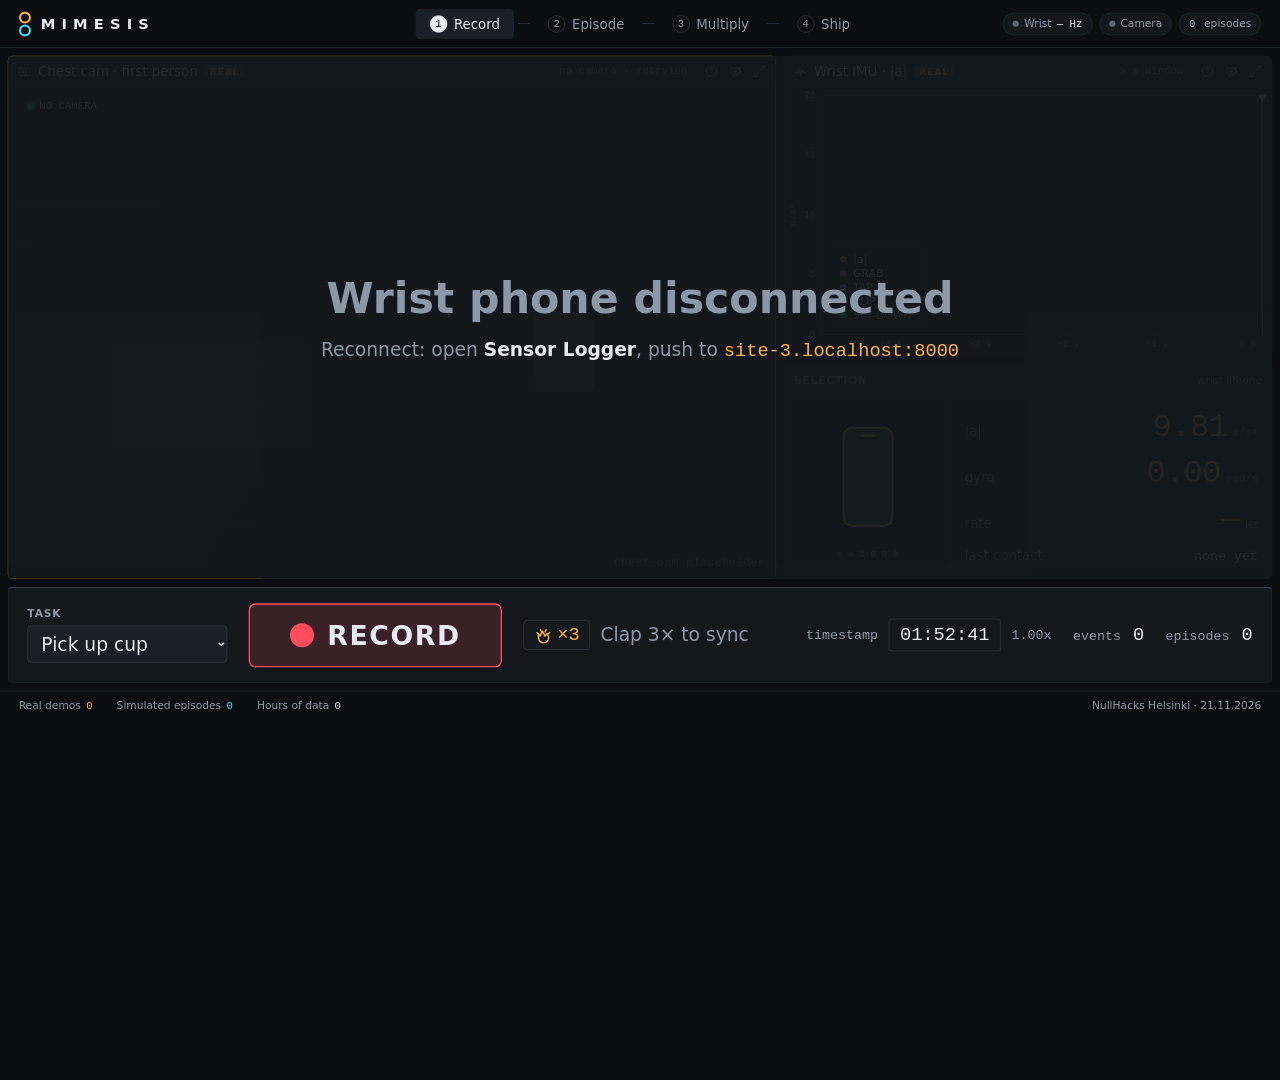
==== web/index.html @ ce4995bf "Sim-to-real: context features, matched sim labels, rate threshold; Ship hero = sim+real on held-out " ====
<!doctype html>
<html lang="en">
<head>
<meta charset="utf-8">
<title>MIMESIS</title>
<link rel="icon" href="data:,">
<meta name="viewport" content="width=1920">
<link rel="stylesheet" href="tokens.css">
<style>
  /* Shell: top bar + tabs from Rerun viewer top bar (see LAHTEET.md), scaled for projector. */
  *{box-sizing:border-box;margin:0;padding:0}
  html{overflow:hidden;background:var(--bg)} body{width:1920px;height:1080px;overflow:hidden;background:var(--bg);color:var(--text);font-family:var(--font-ui);-webkit-font-smoothing:antialiased}
  .mono{font-family:var(--font-mono);font-variant-numeric:tabular-nums}

  #topbar{position:absolute;left:0;top:0;width:1920px;height:var(--topbar-h);display:flex;align-items:center;
    padding:0 28px;background:var(--bg);border-bottom:1px solid var(--line)}
  #wordmark{display:flex;align-items:center;gap:14px;font-weight:600;font-size:22px;letter-spacing:var(--tracking-wordmark)}
  #wordmark svg{width:19px;height:38px}
  #tabs{position:absolute;left:50%;transform:translateX(-50%);display:flex;gap:6px;height:44px}
  #tabs a{display:flex;align-items:center;gap:10px;padding:0 20px;border-radius:var(--r-md);color:var(--text-muted);
    text-decoration:none;font-size:var(--fs-md);font-weight:500;border:1px solid transparent;transition:background var(--t-fast),color var(--t-fast)}
  #tabs a .n{font-family:var(--font-mono);font-size:var(--fs-sm);width:26px;height:26px;border-radius:50%;display:grid;place-items:center;border:1px solid var(--line-strong)}
  #tabs a.on{color:var(--text);background:var(--surface-2);border-color:var(--line)}
  #tabs a.on .n{background:var(--text);color:var(--bg);border-color:var(--text)}
  #tabs a.done .n{border-color:var(--ok);color:var(--ok)}
  #tabs .sep{align-self:center;width:18px;height:1px;background:var(--line-strong)}
  #status{margin-left:auto;display:flex;gap:10px}
  .pill{display:inline-flex;align-items:center;gap:8px;height:34px;padding:0 14px;border-radius:999px;border:1px solid var(--line);
    background:var(--surface);font-size:var(--fs-sm);color:var(--text-muted)}
  .pill b{color:var(--text);font-weight:500}
  .pill .dot{width:9px;height:9px;border-radius:50%;background:var(--text-dim)}
  .pill.live .dot{background:var(--ok);box-shadow:0 0 0 4px var(--ok-soft)}
  .pill.rec{border-color:var(--slip);color:var(--slip)} .pill.rec .dot{background:var(--slip);animation:pulse 1s infinite}
  .pill.off .dot{background:var(--text-dim)}
  @keyframes pulse{50%{opacity:.25}}

  main{position:absolute;left:0;top:var(--topbar-h);width:1920px;height:var(--main-h)}
  .screen{position:absolute;inset:0;display:none}
  .screen.on{display:block}

  #ticker{position:absolute;left:0;bottom:0;width:1920px;height:var(--ticker-h);display:flex;align-items:center;gap:36px;
    padding:0 28px;border-top:1px solid var(--line);background:var(--bg);font-size:var(--fs-sm);color:var(--text-muted)}
  #ticker b{font-family:var(--font-mono);font-weight:500;color:var(--text);margin-left:8px}
  #ticker .r b{color:var(--real)} #ticker .s b{color:var(--sim)}
  #ticker .right{margin-left:auto;color:var(--text-muted)}
</style>
<script>
/* ---------- M: tiny event bus. Screens subscribe; the data source emits. ----------
   Frontend dev: replace the DEMO block with the WebSocket / polling source, keep the event names.
   Events:
     'status'  {wrist:bool, hz:number, camera:bool, episodes:number}
     'imu'     {t:sec, ax,ay,az, gx,gy,gz, a:|a| m/s2, g:|gyro| rad/s, q:[w,x,y,z]}   (100 Hz)
     'contact' {t:sec, kind:'GRAB'|'TAP'|'SLIP'|'SET-DOWN'}
     'hand'    {joints:[[x,y],...21] normalized 0..1}
     'rec'     {on:bool, t0:sec}
*/
window.M = (() => {
  const h = {};
  return {
    on(e, f) { (h[e] = h[e] || []).push(f); },
    emit(e, d) { (h[e] || []).forEach(f => f(d)); },
    api: '' /* e.g. 'http://localhost:8000' */
  };
})();

</script>
</head>
<body>
<header id="topbar">
  <div id="wordmark">
    <!-- mark: amber ring (real) over cyan ring (sim), same as deck -->
    <svg viewBox="0 0 24 49" aria-hidden="true" fill="none" stroke-width="4"><circle cx="12" cy="12" r="9.5" stroke="#FFB547"/><circle cx="12" cy="37" r="9.5" stroke="#3EE6FF"/></svg>
    MIMESIS
  </div>
  <nav id="tabs">
    <a href="#record" data-s="record"><span class="n">1</span>Record</a><span class="sep"></span>
    <a href="#episode" data-s="episode"><span class="n">2</span>Episode</a><span class="sep"></span>
    <a href="#multiply" data-s="multiply"><span class="n">3</span>Multiply</a><span class="sep"></span>
    <a href="#ship" data-s="ship"><span class="n">4</span>Ship</a>
  </nav>
  <div id="status">
    <span class="pill off" id="st-wrist"><span class="dot"></span>Wrist <b class="mono" id="st-hz">— Hz</b></span>
    <span class="pill off" id="st-cam"><span class="dot"></span>Camera</span>
    <span class="pill"><span class="mono" id="st-eps">0</span>&nbsp;episodes</span>
  </div>
</header>

<main>
<section id="scr-record" class="screen">
  <div class="rc-grid">
    <!-- LEFT: camera panel -->
    <div class="rc-panel rc-cam real">
      <div class="rc-head"><svg viewBox="0 0 16 16"><rect x="1.5" y="4" width="13" height="9" rx="1.5" fill="none" stroke="currentColor" stroke-width="1.4"/><circle cx="8" cy="8.5" r="2.4" fill="none" stroke="currentColor" stroke-width="1.4"/></svg>
        <span class="rc-title">Chest cam · first person</span><span class="rc-tag real">REAL</span><span class="rc-sp"></span><span class="rc-meta mono" id="rc-fps">30 fps · 1080p</span><span class="rc-icons"><svg viewBox="0 0 16 16"><circle cx="8" cy="8" r="6.2" fill="none" stroke="currentColor" stroke-width="1.3"/><path d="M6.2 6.3a1.9 1.9 0 1 1 2.6 1.7c-.6.3-.8.6-.8 1.2M8 11.4v.2" fill="none" stroke="currentColor" stroke-width="1.3" stroke-linecap="round"/></svg><svg viewBox="0 0 16 16"><path d="M1.5 8S4 3.5 8 3.5 14.5 8 14.5 8 12 12.5 8 12.5 1.5 8 1.5 8Z" fill="none" stroke="currentColor" stroke-width="1.3"/><circle cx="8" cy="8" r="2" fill="currentColor"/></svg><svg viewBox="0 0 16 16"><path d="M9.5 2h4.5v4.5M6.5 14H2V9.5M14 2 9 7M2 14l5-5" fill="none" stroke="currentColor" stroke-width="1.3"/></svg></span></div>
      <div class="rc-body">
        <!-- WIRE: replace canvas with <video> src = camera MJPEG/MP4 (GET /files/episode_overlay.mp4) or getUserMedia -->
        <video id="rc-video" muted playsinline autoplay style="position:absolute;left:0;top:0;width:2px;height:2px;opacity:0;pointer-events:none"></video>
        <canvas id="rc-cam" width="1152" height="740"></canvas>
        <div class="rc-live"><i></i><span id="rc-livetxt">LIVE</span></div>
      </div>
    </div>
    <!-- RIGHT -->
    <div class="rc-right">
      <div class="rc-panel rc-imu">
        <div class="rc-head"><svg viewBox="0 0 16 16"><path d="M1.5 9.5 4 9.5 5.5 4 8 13 10 7 11.5 9.5 14.5 9.5" fill="none" stroke="currentColor" stroke-width="1.4" stroke-linejoin="round"/></svg>
          <span class="rc-title">Wrist IMU · |a|</span><span class="rc-tag real">REAL</span><span class="rc-sp"></span><span class="rc-meta mono">5 s window</span><span class="rc-icons"><svg viewBox="0 0 16 16"><circle cx="8" cy="8" r="6.2" fill="none" stroke="currentColor" stroke-width="1.3"/><path d="M6.2 6.3a1.9 1.9 0 1 1 2.6 1.7c-.6.3-.8.6-.8 1.2M8 11.4v.2" fill="none" stroke="currentColor" stroke-width="1.3" stroke-linecap="round"/></svg><svg viewBox="0 0 16 16"><path d="M1.5 8S4 3.5 8 3.5 14.5 8 14.5 8 12 12.5 8 12.5 1.5 8 1.5 8Z" fill="none" stroke="currentColor" stroke-width="1.3"/><circle cx="8" cy="8" r="2" fill="currentColor"/></svg><svg viewBox="0 0 16 16"><path d="M9.5 2h4.5v4.5M6.5 14H2V9.5M14 2 9 7M2 14l5-5" fill="none" stroke="currentColor" stroke-width="1.3"/></svg></span></div>
        <div class="rc-body"><canvas id="rc-plot" width="766" height="408"></canvas><div class="rc-legend"><span><i style="background:var(--real)"></i>|a|</span><span><i style="background:var(--ev-grab)"></i>GRAB</span><span><i style="background:var(--ev-tap)"></i>TAP</span><span><i style="background:var(--ev-slip)"></i>SLIP</span><span><i style="background:var(--ev-setdown)"></i>SET-DOWN</span></div></div>
      </div>
      <div class="rc-panel rc-sel">
        <div class="rc-head"><span class="rc-title caps">Selection</span><span class="rc-sp"></span><span class="rc-meta">wrist iPhone</span></div>
        <div class="rc-selbody">
          <div class="rc-orient"><div class="rc-scene"><div class="rc-phone" id="rc-phone"><i></i></div></div><div class="rc-axis mono">q = <span id="rc-q">1 0 0 0</span></div></div>
          <div class="rc-kv">
            <div class="rc-row"><span class="k">|a|</span><span class="v mono"><b id="rc-a">9.81</b><u>m/s²</u></span></div>
            <div class="rc-row"><span class="k">gyro</span><span class="v mono"><b id="rc-g">0.00</b><u>rad/s</u></span></div>
            <div class="rc-row"><span class="k">rate</span><span class="v mono"><b id="rc-hz">100</b><u>Hz</u></span></div>
            <div class="rc-row small"><span class="k">last contact</span><span class="v mono" id="rc-last">none yet</span></div>
          </div>
        </div>
      </div>
    </div>
    <!-- BOTTOM: controls -->
    <div class="rc-ctrl">
      <label class="rc-task"><span class="caps">Task</span>
        <select id="rc-task"><option>Pick up cup</option><option>Pour</option><option>Open drawer</option></select></label>
      <button id="rc-rec" type="button"><i class="rc-dot"></i><span id="rc-rectxt">RECORD</span></button>
      <div class="rc-hint"><span class="mono clap"><svg viewBox="0 0 24 24"><path d="M7 11 4.5 8.5M10 8 8.5 5M14 8l1.5-3M17 11l2.5-2.5M6 14c0 4 3 7 6.5 7s6-3 6-7l-2-4-2.5 3-3-6-3 6-2-1.5z" fill="none" stroke="currentColor" stroke-width="1.6" stroke-linejoin="round" stroke-linecap="round"/></svg>×3</span><span>Clap 3× to sync</span></div>
      <span class="rc-sp"></span>
      <div class="rc-clock mono"><span>timestamp</span><b id="rc-clock">00:00:00</b><span>1.00x</span></div>
      <div class="rc-counts mono"><span>events <b id="rc-nev">0</b></span><span>episodes <b id="rc-neps">0</b></span></div>
    </div>
    <!-- disconnected overlay (wrist) -->
    <div class="rc-off" id="rc-off"><div><div class="rc-offt">Wrist phone disconnected</div>
      <div class="rc-offh">Reconnect: open <b>Sensor Logger</b>, push to <span class="mono" id="rc-ip">&lt;mac-ip&gt;:8000</span></div></div></div>
  </div>
</section>
<style>
#scr-record{--rc-h:36px}
#scr-record *{box-sizing:border-box}
#scr-record .rc-grid{position:absolute;inset:0;padding:12px;background:var(--bg)}
#scr-record .rc-grid::after{content:"";position:absolute;inset:0;border:2px solid transparent;pointer-events:none;border-radius:2px;transition:border-color var(--t-med)}
#scr-record.recording .rc-grid::after{border-color:var(--slip);animation:rcb 1.2s ease-in-out infinite}
@keyframes rcb{50%{border-color:rgba(255,77,94,.25)}}
#scr-record .rc-panel{position:absolute;background:var(--surface);border:1px solid var(--line);border-radius:var(--r-md);overflow:hidden}
#scr-record .rc-cam{left:12px;top:12px;width:1152px;height:784px;border-color:var(--real)}
#scr-record .rc-right{position:absolute;left:1176px;top:12px;width:732px}
#scr-record .rc-imu{left:0;top:0;width:732px;height:452px}
#scr-record .rc-sel{left:0;top:464px;width:732px;height:320px}
#scr-record .rc-head{height:44px;display:flex;align-items:center;gap:10px;padding:0 14px;background:var(--surface-2);border-bottom:1px solid var(--line);font-size:var(--fs-md);color:var(--text)}
#scr-record .rc-head svg{width:20px;height:20px;color:var(--text-muted)}
#scr-record .rc-sp{flex:1}
#scr-record .rc-meta{font-size:var(--fs-sm);color:var(--text-muted)}
#scr-record .caps{text-transform:uppercase;letter-spacing:var(--tracking-caps);font-size:var(--fs-sm);font-weight:600;color:var(--text-muted)}
#scr-record .rc-tag{font-size:var(--fs-xs);font-weight:700;letter-spacing:var(--tracking-caps);padding:2px 8px;border-radius:var(--r-sm)}
#scr-record .rc-tag.real{background:var(--real-soft);color:var(--real)}
#scr-record .rc-body{position:relative;height:calc(100% - 44px)}
#scr-record canvas{display:block;width:100%;height:100%}
#scr-record .rc-live{position:absolute;left:16px;top:16px;display:flex;align-items:center;gap:8px;padding:6px 12px;border-radius:var(--r-sm);background:rgba(11,13,16,.7);font-family:var(--font-mono);font-size:var(--fs-sm);color:var(--text)}
#scr-record .rc-live i{width:10px;height:10px;border-radius:50%;background:var(--ok);box-shadow:0 0 0 4px var(--ok-soft)}
#scr-record.recording .rc-live i{background:var(--slip);box-shadow:0 0 0 4px var(--slip-soft);animation:rcp 1s infinite}
@keyframes rcp{50%{opacity:.3}}
#scr-record .rc-selbody{display:flex;height:calc(100% - 44px)}
#scr-record .rc-orient{width:250px;border-right:1px solid var(--line);display:flex;flex-direction:column;align-items:center;justify-content:center;gap:14px}
#scr-record .rc-scene{width:150px;height:190px;perspective:600px;display:grid;place-items:center}
#scr-record .rc-phone{width:76px;height:150px;border:3px solid var(--real);border-radius:14px;background:var(--real-soft);transform-style:preserve-3d;position:relative;transition:transform 60ms linear}
#scr-record .rc-phone i{position:absolute;left:50%;top:8px;width:22px;height:5px;margin-left:-11px;border-radius:3px;background:var(--real)}
#scr-record .rc-axis{font-size:var(--fs-xs);color:var(--text-muted)}
#scr-record .rc-kv{flex:1;padding:6px 20px;display:flex;flex-direction:column;justify-content:center}
#scr-record .rc-row{display:flex;align-items:baseline;justify-content:space-between;padding:7px 0;border-bottom:1px solid var(--line)}
#scr-record .rc-row:last-child{border:0}
#scr-record .k{font-size:var(--fs-md);color:var(--text-muted)}
#scr-record .v b{font-size:var(--fs-xl);font-weight:500;color:var(--real);letter-spacing:-.02em}
#scr-record .v u{text-decoration:none;font-size:var(--fs-sm);color:var(--text-muted);margin-left:8px}
#scr-record .row.small .v,#scr-record .rc-row.small .v{font-size:var(--fs-md);color:var(--text)}
#scr-record .rc-ctrl{position:absolute;left:12px;right:12px;top:808px;height:144px;display:flex;align-items:center;gap:32px;padding:0 28px;background:var(--surface);border:1px solid var(--line);border-radius:var(--r-md)}
#scr-record .rc-task{display:flex;flex-direction:column;gap:8px}
#scr-record select{height:56px;min-width:300px;padding:0 16px;background:var(--surface-2);color:var(--text);border:1px solid var(--line-strong);border-radius:var(--r-md);font:500 var(--fs-lg) var(--font-ui)}
#scr-record #rc-rec{display:flex;align-items:center;gap:20px;height:96px;min-width:380px;padding:0 40px;border-radius:var(--r-lg);border:2px solid var(--slip);background:var(--slip-soft);color:var(--text);font:600 40px var(--font-ui);letter-spacing:.06em;cursor:pointer;justify-content:center;transition:background var(--t-fast)}
#scr-record #rc-rec:hover{background:rgba(255,77,94,.28)}
#scr-record .rc-dot{width:36px;height:36px;border-radius:50%;background:var(--slip)}
#scr-record.recording #rc-rec{background:var(--slip);color:var(--on-accent);font-family:var(--font-mono);font-size:56px;letter-spacing:0}
#scr-record.recording .rc-dot{width:28px;height:28px;background:var(--on-accent);border-radius:4px}
#scr-record .rc-hint{display:flex;align-items:center;gap:16px;font-size:var(--fs-lg);color:var(--text-muted)}
#scr-record .rc-hint .clap{font-size:var(--fs-lg);padding:6px 14px;border:1px solid var(--line-strong);border-radius:var(--r-md);color:var(--real)}
#scr-record .rc-counts{display:flex;gap:32px;font-size:var(--fs-md);color:var(--text-muted)}
#scr-record .rc-counts b{color:var(--text);font-weight:500;font-size:var(--fs-lg);margin-left:6px}
#scr-record .rc-off{position:absolute;left:12px;top:12px;width:1896px;height:784px;display:none;place-items:center;text-align:center;background:rgba(20,24,29,.93);border-radius:var(--r-md);z-index:5}
#scr-record.disc .rc-off{display:grid}
#scr-record .rc-offt{font-size:var(--fs-hero);font-size:64px;font-weight:600;color:var(--text-muted);margin-bottom:24px}
#scr-record .rc-offh{font-size:var(--fs-lg);color:var(--text-muted)}
#scr-record .rc-offh b{color:var(--text)} #scr-record .rc-offh .mono{color:var(--real)}
#scr-record .rc-icons{display:flex;gap:16px;margin-left:16px;color:var(--text-muted)}
#scr-record .rc-icons svg{width:20px;height:20px}
#scr-record .rc-legend{position:absolute;left:68px;bottom:44px;padding:8px 14px;background:var(--surface);border:1px solid var(--line);border-radius:var(--r-md);display:flex;flex-direction:column;gap:2px;font-size:var(--fs-sm);color:var(--text)}
#scr-record .rc-legend span{display:flex;align-items:center;gap:10px}
#scr-record .rc-legend i{width:10px;height:10px;border-radius:50%}
#scr-record .rc-clock{display:flex;align-items:center;gap:16px;font-size:var(--fs-md);color:var(--text-muted)}
#scr-record .rc-clock b{font-weight:500;color:var(--text);padding:8px 16px;border:1px solid var(--line-strong);border-radius:var(--r-sm);font-size:var(--fs-lg)}
#scr-record .rc-ctrl{border-top:2px solid var(--line-strong)}
#scr-record .rc-hint .clap svg{width:30px;height:30px;vertical-align:middle;margin-right:6px}
</style>
<script>
(() => { const init = () => {
  const root = document.getElementById('scr-record');
  const $ = id => document.getElementById(id);
  const css = getComputedStyle(document.documentElement);
  const V = n => css.getPropertyValue(n).trim();
  const C = { real: V('--real'), text: V('--text'), muted: V('--text-muted'), line: V('--line'), line2: V('--line-strong'), bg: V('--surface'), dim: V('--text-dim'),
    ev: { GRAB: V('--ev-grab'), TAP: V('--ev-tap'), SLIP: V('--ev-slip'), 'SET-DOWN': V('--ev-setdown') }, mono: V('--font-mono') };
  const font = (px, w) => (w || 400) + ' ' + px + 'px ' + C.mono;

  /* ---- state ---- */
  const buf = [];           // {t,a}
  const evs = [];           // {t,kind,wall}
  let lastT = 0, lastWall = performance.now(), hand = null, nev = 0, ymax = 20, connected = true;
  M.on('imu', d => {
    buf.push({ t: d.t, a: d.a }); if (buf.length > 900) buf.shift();
    lastT = d.t; lastWall = performance.now();
    $('rc-a').textContent = d.a.toFixed(2); $('rc-g').textContent = d.g.toFixed(2);
    if (d.q) {
      $('rc-q').textContent = d.q.map(x => x.toFixed(2)).join(' ');
      const [w, x, y, z] = d.q, n = Math.hypot(w, x, y, z) || 1, a = w / n, b = x / n, c = y / n, e = z / n;
      const r = [[1-2*(c*c+e*e), 2*(b*c-a*e), 2*(b*e+a*c)], [2*(b*c+a*e), 1-2*(b*b+e*e), 2*(c*e-a*b)], [2*(b*e-a*c), 2*(c*e+a*b), 1-2*(b*b+c*c)]];
      const s = [1, -1, -1], m = (i, j) => (r[i][j] * s[i] * s[j]).toFixed(4);   // flip to CSS y-down
      $('rc-phone').style.transform = `rotateX(-18deg) rotateY(24deg) matrix3d(${m(0,0)},${m(1,0)},${m(2,0)},0,${m(0,1)},${m(1,1)},${m(2,1)},0,${m(0,2)},${m(1,2)},${m(2,2)},0,0,0,0,1)`;
    }
  });
  M.on('contact', d => { evs.push({ t: d.t, kind: d.kind, wall: performance.now() }); if (evs.length > 40) evs.shift(); nev++; $('rc-nev').textContent = nev;
    const l = $('rc-last'); l.textContent = d.kind; l.style.color = C.ev[d.kind] || C.text; });
  M.on('hand', d => { hand = d.joints; hands2 = null; });
  let hands2 = null;   // live MediaPipe result: array of 21-joint hands in canvas-normalized coords
  M.on('status', s => {
    connected = !!s.wrist; root.classList.toggle('disc', !connected);
    $('rc-hz').textContent = s.wrist ? Math.round(s.hz) : '—'; $('rc-neps').textContent = s.episodes;
    $('rc-livetxt').textContent = s.camera ? (recOn ? 'REC' : 'LIVE') : 'NO CAMERA';
  });
  $('rc-ip').textContent = (location.hostname || '<mac-ip>') + ':8000';
  if (!window.MIMESIS_DEMO) fetch('/config').then(r => r.json()).then(c => { $('rc-ip').textContent = c.sensor_logger_url; }).catch(() => {});

  /* ---- plot (Rerun style: grid, ticks, cursor) ---- */
  const pc = $('rc-plot'), px = pc.getContext('2d');
  function drawPlot() {
    const W = pc.width, H = pc.height, L = 56, R = 14, T = 14, B = 34, pw = W - L - R, ph = H - T - B;
    px.clearRect(0, 0, W, H);
    const now = lastT + Math.min((performance.now() - lastWall) / 1000, .2), t0 = now - 5;
    let pk = 0; for (const s of buf) if (s.t >= t0 && s.a > pk) pk = s.a;
    const target = Math.max(20, Math.ceil(pk * 1.15 / 5) * 5); ymax += (target - ymax) * .08;
    const X = t => L + (t - t0) / 5 * pw, Y = a => T + ph - a / ymax * ph;
    px.lineWidth = 1; px.font = font(14); px.textBaseline = 'middle'; px.textAlign = 'right';
    const step = ymax > 30 ? 10 : 5;
    for (let a = 0; a <= ymax; a += step) { const y = Math.round(Y(a)) + .5; px.strokeStyle = C.line; px.beginPath(); px.moveTo(L, y); px.lineTo(L + pw, y); px.stroke(); px.fillStyle = C.muted; px.fillText(a, L - 8, y); }
    px.textAlign = 'center'; px.textBaseline = 'top';
    for (let s = Math.ceil(t0); s <= now; s++) { const x = Math.round(X(s)) + .5; px.strokeStyle = C.line; px.beginPath(); px.moveTo(x, T); px.lineTo(x, T + ph); px.stroke(); px.fillStyle = C.muted; px.fillText((s - now).toFixed(0) + ' s', x, T + ph + 8); }
    px.strokeStyle = C.line2; px.strokeRect(L + .5, T + .5, pw, ph);
    // events
    px.save(); px.beginPath(); px.rect(L, T, pw, ph); px.clip();
    const tnow = performance.now(); let row = 0;
    for (const e of evs) {
      if (e.t < t0) continue; const x = Math.round(X(e.t)) + .5, col = C.ev[e.kind] || C.text, age = tnow - e.wall;
      if (age < 400) { px.globalAlpha = (1 - age / 400) * .35; px.fillStyle = col; px.fillRect(x - 14, T, 28, ph); }
      px.globalAlpha = 1; px.strokeStyle = col; px.lineWidth = 2; px.beginPath(); px.moveTo(x, T); px.lineTo(x, T + ph); px.stroke();
    }
    // line
    px.strokeStyle = C.real; px.lineWidth = 2.5; px.lineJoin = 'round'; px.beginPath(); let st = false;
    for (const s of buf) { if (s.t < t0 - .1) continue; const x = X(s.t), y = Y(Math.min(s.a, ymax)); st ? px.lineTo(x, y) : px.moveTo(x, y); st = true; }
    px.stroke(); px.restore();
    // chips
    px.font = font(16, 600); px.textAlign = 'left'; px.textBaseline = 'middle'; row = 0;
    for (const e of evs) {
      if (e.t < t0) continue; const x = X(e.t), col = C.ev[e.kind] || C.text, w = px.measureText(e.kind).width + 16, cx = Math.min(x + 4, L + pw - w);
      const cy = T + 6 + (row++ % 2) * 28; px.fillStyle = col; px.beginPath(); px.roundRect(cx, cy, w, 24, 4); px.fill();
      px.fillStyle = V('--on-accent'); px.fillText(e.kind, cx + 8, cy + 13);
    }
    // cursor (Rerun time cursor at "now")
    px.strokeStyle = C.text; px.lineWidth = 1.5; const cxp = L + pw - .5; px.beginPath(); px.moveTo(cxp, T); px.lineTo(cxp, T + ph); px.stroke();
    px.fillStyle = C.text; px.beginPath(); px.moveTo(cxp - 7, T - 1); px.lineTo(cxp + 7, T - 1); px.lineTo(cxp, T + 9); px.fill();
    px.fillStyle = C.muted; px.font = font(14); px.save(); px.translate(14, T + ph / 2); px.rotate(-Math.PI / 2); px.textAlign = 'center'; px.fillText('m/s²', 0, 0); px.restore();
  }

  /* ---- camera + skeleton ---- */
  const cc = $('rc-cam'), cx = cc.getContext('2d'), CH = [1, 5, 9, 13, 17];
  function drawCam(ts) {
    const W = cc.width, H = cc.height, t = ts / 1000;
    if (video.readyState >= 2 && video.videoWidth) {
      const vw = video.videoWidth, vh = video.videoHeight, sc = Math.max(W / vw, H / vh), dw = vw * sc, dh = vh * sc, ox = (W - dw) / 2, oy = (H - dh) / 2;
      cx.drawImage(video, ox, oy, dw, dh);
      if (landmarker && ts - lastDet > detGap) {
        lastDet = ts;
        try {
          const d0 = performance.now();
          const r = landmarker.detectForVideo(video, ts);
          const dt = performance.now() - d0; detGap = Math.min(250, Math.max(33, dt * 3));  // adapt: never eat more than ~1/3 of the frame budget
          hands2 = (r.landmarks || []).map(h => h.map(p => [(ox + p.x * dw) / W, (oy + p.y * dh) / H]));
        } catch (e) { console.warn('mediapipe', e); landmarker = null; }
      }
      (hands2 || []).forEach(drawHand);
      return;
    }
    const g = cx.createLinearGradient(0, 0, W, H); g.addColorStop(0, '#171b21'); g.addColorStop(1, '#0d1014'); cx.fillStyle = g; cx.fillRect(0, 0, W, H);
    cx.strokeStyle = 'rgba(255,255,255,.05)'; cx.lineWidth = 1; cx.beginPath(); for (let y = 0; y < H; y += 60) { cx.moveTo(0, y + .5); cx.lineTo(W, y + .5); } cx.stroke();
    cx.fillStyle = 'rgba(255,255,255,.07)'; cx.fillRect(W * .12 + Math.sin(t * .3) * 20, H * .52, 300, 160);   // table
    cx.fillStyle = 'rgba(255,255,255,.12)'; cx.beginPath(); cx.roundRect(W * .66 + Math.sin(t * .7) * 30, H * .46, 90, 120, 10); cx.fill(); // cup
    cx.fillStyle = V('--text-dim'); cx.font = font(18); cx.textAlign = 'right'; cx.textBaseline = 'bottom'; cx.fillText('chest-cam placeholder', W - 16, H - 14);
    if (hand) drawHand(hand);
  }
  function drawHand(hand) {
    const W = cc.width, H = cc.height;
    {
      const P = j => [j[0] * W, j[1] * H];
      cx.strokeStyle = C.real; cx.lineWidth = 4; cx.lineCap = 'round'; cx.shadowColor = C.real; cx.shadowBlur = 10; cx.beginPath();
      for (const s of CH) { let p = P(hand[0]); cx.moveTo(p[0], p[1]); for (let k = 0; k < 4; k++) { p = P(hand[s + k]); cx.lineTo(p[0], p[1]); } }
      cx.stroke(); cx.shadowBlur = 0; cx.fillStyle = C.real;
      hand.forEach((j, i) => { const p = P(j); cx.beginPath(); cx.arc(p[0], p[1], i === 0 ? 9 : 6, 0, 7); cx.fill(); });
    }
  }
  function frame(ts) { if (root.classList.contains('on')) { drawPlot(); drawCam(ts); } requestAnimationFrame(frame); }
  requestAnimationFrame(frame);

  /* ---- controls ---- */
  let recOn = false, recT0 = 0;
  const btn = $('rc-rec'), txt = $('rc-rectxt'), fmt = s => String(Math.floor(s / 60)).padStart(2, '0') + ':' + String(Math.floor(s % 60)).padStart(2, '0');
  async function post(path, body) {
    try { const r = await fetch((M.api || '') + path, { method: 'POST', headers: { 'Content-Type': 'application/json' }, body: JSON.stringify(body || {}) }); return await r.json(); } catch (e) { return null; /* offline demo */ }
  }
  /* ---- live camera (Continuity Camera via getUserMedia) + MediaPipe Tasks JS + MediaRecorder ---- */
  const video = $('rc-video'); let detGap = 33, camRetry = null; let landmarker = null, lastDet = 0, stream = null, recorder = null, chunks = [], curEp = null;
  async function startCam() { await openCam(); loadHands(); }
  async function openCam() {
    try {
      stream = await navigator.mediaDevices.getUserMedia({ video: { width: 1920, height: 1080 }, audio: true });
      const devs = await navigator.mediaDevices.enumerateDevices();
      const iph = devs.find(d => d.kind === 'videoinput' && /iphone|continuity/i.test(d.label));
      const curId = stream.getVideoTracks()[0].getSettings().deviceId;
      if (iph && iph.deviceId !== curId) {
        stream.getTracks().forEach(t => t.stop());
        stream = await navigator.mediaDevices.getUserMedia({ video: { deviceId: { exact: iph.deviceId }, width: 1920, height: 1080 }, audio: true });
      }
      video.srcObject = stream; await video.play(); M.camera = true;
      const tr = stream.getVideoTracks()[0], st = tr.getSettings(); $('rc-fps').textContent = Math.round(st.frameRate || 30) + ' fps · ' + st.height + 'p';
      tr.onended = () => { console.warn('camera track ended, reconnecting'); M.camera = false; retryCam(); };
      tr.onmute = () => { M.camera = false; }; tr.onunmute = () => { M.camera = true; };
    } catch (e) { console.warn('camera', e); M.camera = false; $('rc-fps').textContent = 'no camera · retrying'; retryCam(); }
  }
  function retryCam() { if (camRetry) return; camRetry = setTimeout(() => { camRetry = null; if (stream) stream.getTracks().forEach(t => t.stop()); stream = null; openCam(); }, 2000); }
  // watchdog: a frozen stream (Continuity Camera dropped, phone locked) -> reopen
  let lastVT = -1, frozenFor = 0;
  setInterval(() => {
    if (window.MIMESIS_DEMO || !stream || recorder) return;
    if (video.currentTime === lastVT) { if (++frozenFor >= 3) { frozenFor = 0; console.warn('camera frozen, reopening'); M.camera = false; retryCam(); } } else frozenFor = 0;
    lastVT = video.currentTime;
  }, 1000);
  async function loadHands() {
    try {
      const { FilesetResolver, HandLandmarker } = await import('/vendor/mediapipe/vision_bundle.mjs');
      const fs = await FilesetResolver.forVisionTasks('/vendor/mediapipe/wasm');
      landmarker = await HandLandmarker.createFromOptions(fs, { baseOptions: { modelAssetPath: '/vendor/mediapipe/hand_landmarker.task', delegate: 'GPU' }, runningMode: 'VIDEO', numHands: 2 });
    } catch (e) { console.warn('mediapipe js failed, skeleton comes from hands.py overlay MP4 after processing', e); }
  }
  if (!window.MIMESIS_DEMO) startCam();
  function startRecorder() {
    if (!stream || !window.MediaRecorder) return;
    chunks = []; const mt = ['video/mp4', 'video/webm;codecs=vp9,opus', 'video/webm'].find(t => MediaRecorder.isTypeSupported(t));
    recorder = new MediaRecorder(stream, mt ? { mimeType: mt, videoBitsPerSecond: 8e6 } : {});
    recorder.ondataavailable = e => e.data.size && chunks.push(e.data); recorder.start(1000);
  }
  function stopRecorder(ep) {
    if (!recorder) return; const rec = recorder; recorder = null;
    rec.onstop = async () => {
      const blob = new Blob(chunks, { type: rec.mimeType }); const fd = new FormData();
      fd.append('file', blob, ep + (rec.mimeType.includes('mp4') ? '.mp4' : '.webm'));
      $('rc-livetxt').textContent = 'UPLOADING';
      try { await fetch('/upload/' + ep, { method: 'POST', body: fd }); $('rc-livetxt').textContent = 'PROCESSING'; await post('/process/' + ep); }
      catch (e) { console.warn('upload', e); }
      setTimeout(() => $('rc-livetxt').textContent = 'LIVE', 3000);
    };
    rec.stop();
  }
  btn.addEventListener('click', () => {
    recOn = !recOn; root.classList.toggle('recording', recOn);
    if (recOn) { recT0 = performance.now(); txt.textContent = '00:00'; $('rc-livetxt').textContent = 'REC';
      if (!window.MIMESIS_DEMO) post('/episode/start', { task: $('rc-task').value }).then(r => { curEp = r && r.episode_id; startRecorder(); });
    } else { txt.textContent = 'RECORD'; $('rc-livetxt').textContent = 'LIVE';
      if (!window.MIMESIS_DEMO) { const ep = curEp; post('/episode/stop').then(() => ep && stopRecorder(ep)); }
    }
    M.emit('rec', { on: recOn, t0: recT0 / 1000 });
  });
  setInterval(() => { $('rc-clock').textContent = new Date().toTimeString().slice(0,8); if (recOn) txt.textContent = fmt((performance.now() - recT0) / 1000); }, 250);
  // WIRE: GET /status -> M.emit('status'); GET /latest -> M.emit('imu'/'hand'/'contact') when !MIMESIS_DEMO
}; window.M ? init() : addEventListener('DOMContentLoaded', init); })();
</script>

<section id="scr-episode" class="screen">
  <aside class="rail">
    <div class="rail-top">
      <button class="rail-toggle" title="Collapse rail" aria-label="Collapse rail"><svg viewBox="0 0 24 24" width="24" height="24" fill="none" stroke="currentColor" stroke-width="2"><rect x="3" y="4" width="18" height="16" rx="3"/><path d="M9 4v16"/></svg></button>
      <div class="stats">
        <div><span class="k">Real episodes</span><b class="mono" id="ep-st-eps">6</b></div>
        <div><span class="k">Frames</span><b class="mono" id="ep-st-frames">2,160</b></div>
        <div><span class="k">FPS</span><b class="mono" id="ep-st-fps">30</b></div>
      </div>
    </div>
    <div class="rail-h">Episodes</div>
    <div class="eplist" id="ep-list"></div>
  </aside>

  <div class="center">
    <header class="hd">
      <div class="logo"><svg viewBox="0 0 34 34" width="34" height="34" aria-hidden="true"><rect x="3" y="7" width="17" height="22" rx="8.5" class="lr"/><rect x="13" y="4" width="17" height="22" rx="8.5" class="ls"/></svg></div>
      <div>
        <div class="ds">mimesis/real_demo_v1</div>
        <div class="sub mono">EPISODE <span id="ep-hd-n">0</span> · <span id="ep-hd-task">pick up the cup</span></div>
      </div>
    </header>

    <div class="vids">
      <div class="vp real" id="ep-vp-real">
        <div class="vh"><span class="dot"></span><b>Real · chest-cam</b><i>REAL</i></div>
        <div class="vb"><canvas id="ep-cv-real" width="568" height="320"></canvas>
          <!-- WIRE: GET /files/episode_overlay.mp4 (chest-cam + hand skeleton overlay). Replaces the canvas once it loads. -->
          <video id="ep-v-real" muted playsinline preload="auto" loop></video></div>
      </div>
      <div class="vp sim" id="ep-vp-sim">
        <div class="vh"><span class="dot"></span><b>Sim · MuJoCo twin</b><i>SIM</i></div>
        <div class="vb"><canvas id="ep-cv-sim" width="568" height="320"></canvas>
          <!-- WIRE: GET /files/sim_twin.mp4 (robot replaying the human trajectory). -->
          <video id="ep-v-sim" muted playsinline preload="auto" loop></video></div>
      </div>
    </div>

    <div class="bar">
      <button class="ib" id="ep-b-start" title="Start"><svg viewBox="0 0 24 24" width="26" height="26" fill="currentColor"><path d="M6 5h2.5v14H6zM19 5v14L9.5 12z"/></svg></button>
      <button class="ib" id="ep-b-back" title="-1 s"><svg viewBox="0 0 24 24" width="26" height="26" fill="currentColor"><path d="M12 6v12L2.5 12zM21.5 6v12L12 12z"/></svg></button>
      <button class="ib play" id="ep-b-play" title="Play / pause"></button>
      <button class="ib" id="ep-b-fwd" title="+1 s"><svg viewBox="0 0 24 24" width="26" height="26" fill="currentColor"><path d="M12 6v12l9.5-6zM2.5 6v12L12 12z"/></svg></button>
      <button class="ib" id="ep-b-end" title="End"><svg viewBox="0 0 24 24" width="26" height="26" fill="currentColor"><path d="M15.5 5H18v14h-2.5zM5 5v14l9.5-7z"/></svg></button>
      <div class="scrub" id="ep-scrub"><div class="st"></div><div class="sf" id="ep-sf"></div><div class="th" id="ep-th"></div></div>
      <div class="tm"><span class="mono big" id="ep-tm">00:00.00</span><span class="mono tot" id="ep-tot">/ 00:12.00</span><span class="mono fr" id="ep-fr">frame 0 / 360</span></div>
      <label class="spd"><select id="ep-speed"><option value="0.25">0.25×</option><option value="0.5">0.5×</option><option value="1" selected>1×</option><option value="2">2×</option></select></label>
      <div class="keys"><span><kbd>Space</kbd> play / pause</span><span><kbd>←</kbd><kbd>→</kbd> frame <kbd>Shift</kbd> 1 s</span></div>
    </div>

    <div class="tracks"><canvas id="ep-cv-tr"></canvas></div>
  </div>

  <aside class="meta">
    <div class="mh">Episode metadata</div>
    <div class="kv"><span class="k">Task</span><b class="v task" id="ep-m-task">—</b></div>
    <div class="kv"><span class="k">Duration</span><b class="v mono" id="ep-m-dur">—</b></div>
    <div class="kv"><span class="k">Sync offset</span><b class="v mono" id="ep-m-sync">—</b></div>
    <div class="kv"><span class="k">Contacts detected</span><b class="v mono" id="ep-m-con">—</b></div>
    <div class="kv"><span class="k">Frames</span><b class="v mono" id="ep-m-fr">—</b></div>
    <div class="mh sm">Contact log</div>
    <div class="clog" id="ep-clog"></div>
  </aside>
</section>

<style>
#scr-episode{--rail-w:300px;display:none;background:var(--bg)}
#scr-episode.on{display:flex}
#scr-episode *{box-sizing:border-box}
#scr-episode .mono{font-family:var(--font-mono);font-variant-numeric:tabular-nums}
#scr-episode .k{font-size:var(--fs-sm);color:var(--text-muted);letter-spacing:var(--tracking-caps);text-transform:uppercase}
#scr-episode button{font-family:inherit;cursor:pointer}

/* rail */
#scr-episode .rail{width:var(--rail-w);flex:none;height:100%;border-right:1px solid var(--line);background:var(--bg);display:flex;flex-direction:column;transition:width var(--t-med) var(--ease);overflow:hidden}
#scr-episode .rail-top{padding:var(--sp-4);display:flex;gap:var(--sp-3);align-items:flex-start;border-bottom:1px solid var(--line)}
#scr-episode .rail-toggle{flex:none;width:44px;height:44px;border-radius:var(--r-md);border:1px solid var(--line);background:var(--surface);color:var(--text-muted);display:grid;place-items:center;transition:color var(--t-fast),background var(--t-fast)}
#scr-episode .rail-toggle:hover{color:var(--text);background:var(--surface-2)}
#scr-episode .stats{display:flex;flex-direction:column;gap:var(--sp-2);min-width:0;flex:1}
#scr-episode .stats div{display:flex;justify-content:space-between;align-items:baseline;gap:var(--sp-2);white-space:nowrap}
#scr-episode .stats .k{font-size:var(--fs-xs)}
#scr-episode .stats b{font-size:var(--fs-lg);font-weight:500;color:var(--real)}
#scr-episode .rail-h{padding:var(--sp-4) var(--sp-4) var(--sp-2);font-size:var(--fs-xs);color:var(--text-muted);letter-spacing:var(--tracking-caps);text-transform:uppercase;white-space:nowrap}
#scr-episode .eplist{flex:1;overflow:hidden;padding:0 var(--sp-3);display:flex;flex-direction:column;gap:var(--sp-1)}
#scr-episode .ep{display:flex;align-items:center;gap:var(--sp-3);padding:var(--sp-2);border-radius:var(--r-md);border:1px solid transparent;cursor:pointer;color:var(--text);transition:background var(--t-fast)}
#scr-episode .ep:hover{background:var(--surface)}
#scr-episode .ep.on{background:var(--real-soft);border-color:var(--real);color:var(--real)}
#scr-episode .ep canvas{flex:none;width:80px;height:50px;border-radius:var(--r-sm);border:1px solid var(--line-strong);background:var(--surface)}
#scr-episode .ep .tx{min-width:0;white-space:nowrap}
#scr-episode .ep .tx b{display:block;font-size:var(--fs-md);font-weight:500}
#scr-episode .ep .tx span{display:block;font-size:var(--fs-sm);color:var(--text-muted);overflow:hidden;text-overflow:ellipsis}
#scr-episode .ep.on .tx span{color:var(--text)}
#scr-episode.collapsed{--rail-w:104px}
#scr-episode.collapsed .stats,#scr-episode.collapsed .rail-h,#scr-episode.collapsed .ep .tx{display:none}
#scr-episode.collapsed .rail-top{justify-content:center;padding:var(--sp-4) 0}
#scr-episode.collapsed .ep{justify-content:center}

/* center */
#scr-episode .center{flex:1;min-width:0;height:100%;padding:var(--sp-4) var(--sp-5) var(--sp-4);display:flex;flex-direction:column;gap:var(--sp-3)}
#scr-episode .hd{display:flex;align-items:center;gap:var(--sp-4);height:52px;flex:none}
#scr-episode .logo{width:72px;height:44px;border-radius:var(--r-md);background:var(--surface);border:1px solid var(--line);display:grid;place-items:center}
#scr-episode .logo .lr{fill:var(--real)} #scr-episode .logo .ls{fill:none;stroke:var(--sim);stroke-width:2.5}
#scr-episode .ds{font-size:var(--fs-lg);font-weight:600;line-height:1.1}
#scr-episode .sub{font-size:var(--fs-sm);color:var(--text-muted);letter-spacing:var(--tracking-caps);margin-top:2px}
#scr-episode .vids{display:flex;gap:var(--sp-4);flex:none}
#scr-episode .vp{flex:1;min-width:0;border-radius:var(--r-md);overflow:hidden;background:var(--surface);border:2px solid var(--c)}
#scr-episode .vp.real{--c:var(--real);--cs:var(--real-soft)} #scr-episode .vp.sim{--c:var(--sim);--cs:var(--sim-soft)}
#scr-episode .vh{height:38px;display:flex;align-items:center;gap:var(--sp-3);padding:0 var(--sp-3);background:var(--cs);border-bottom:1px solid var(--c)}
#scr-episode .vh .dot{width:12px;height:12px;border-radius:50%;background:var(--c)}
#scr-episode .vh b{font-size:var(--fs-md);font-weight:600;color:var(--text)}
#scr-episode .vh i{margin-left:auto;font-style:normal;font-family:var(--font-mono);font-size:var(--fs-xs);font-weight:700;letter-spacing:var(--tracking-caps);background:var(--c);color:var(--on-accent);padding:2px 8px;border-radius:var(--r-sm)}
#scr-episode .vb{position:relative;width:100%;aspect-ratio:16/9;background:var(--bg)}
#scr-episode .vb canvas,#scr-episode .vb video{position:absolute;inset:0;width:100%;height:100%;object-fit:cover}
#scr-episode .vb video{display:none;background:var(--bg)}
#scr-episode .vb.live video{display:block}

/* playback bar */
#scr-episode .bar{flex:none;height:76px;display:flex;align-items:center;gap:var(--sp-3);padding:0 var(--sp-4);background:var(--surface);border:1px solid var(--line-strong);border-radius:var(--r-lg)}
#scr-episode .ib{width:46px;height:46px;border-radius:var(--r-md);border:1px solid transparent;background:transparent;color:var(--text);display:grid;place-items:center;flex:none;transition:background var(--t-fast)}
#scr-episode .ib:hover{background:var(--surface-2)}
#scr-episode .ib.play{width:56px;height:56px;border-color:var(--real);background:var(--real-soft);color:var(--real);margin:0 var(--sp-1)}
#scr-episode .scrub{position:relative;flex:1;min-width:120px;height:40px;cursor:pointer;touch-action:none}
#scr-episode .scrub .st{position:absolute;left:0;right:0;top:18px;height:4px;border-radius:2px;background:var(--line-strong)}
#scr-episode .scrub .sf{position:absolute;left:0;top:18px;height:4px;border-radius:2px;background:var(--real);width:0}
#scr-episode .scrub .th{position:absolute;top:9px;width:22px;height:22px;margin-left:-11px;border-radius:50%;background:var(--real);box-shadow:0 0 0 5px var(--real-soft)}
#scr-episode .tm{display:flex;flex-direction:column;align-items:flex-end;flex:none;line-height:1.15}
#scr-episode .tm .big{font-size:var(--fs-lg);color:var(--text);font-weight:500}
#scr-episode .tm .tot{font-size:var(--fs-sm);color:var(--text-muted)}
#scr-episode .tm .fr{display:none}
#scr-episode .tm{display:grid;grid-template-columns:auto auto;align-items:baseline;column-gap:var(--sp-2)}
#scr-episode .tm .fr{display:block;grid-column:1/3;text-align:right;font-size:var(--fs-xs);color:var(--text-muted)}
#scr-episode .spd select{height:44px;padding:0 var(--sp-3);font-family:var(--font-mono);font-size:var(--fs-md);color:var(--text);background:var(--surface-2);border:1px solid var(--line-strong);border-radius:var(--r-md)}
#scr-episode .keys{display:flex;flex-direction:column;gap:6px;font-size:var(--fs-xs);color:var(--text-muted);white-space:nowrap;flex:none}
#scr-episode kbd{font-family:var(--font-mono);font-size:var(--fs-xs);color:var(--text);background:var(--surface-2);border:1px solid var(--line-strong);border-radius:var(--r-sm);padding:1px 6px;margin-right:4px}

/* tracks */
#scr-episode .tracks{flex:1;min-height:0;background:var(--surface);border:1px solid var(--line-strong);border-radius:var(--r-lg);overflow:hidden;position:relative}
#scr-episode .tracks canvas{position:absolute;inset:0;width:100%;height:100%;cursor:col-resize;touch-action:none}

/* right panel */
#scr-episode .meta{width:420px;flex:none;height:100%;border-left:1px solid var(--line);padding:var(--sp-5);display:flex;flex-direction:column;gap:var(--sp-4);overflow:hidden}
#scr-episode .mh{font-size:var(--fs-sm);color:var(--text-muted);letter-spacing:var(--tracking-caps);text-transform:uppercase;padding-bottom:var(--sp-3);border-bottom:1px solid var(--line)}
#scr-episode .mh.sm{margin-top:var(--sp-2)}
#scr-episode .kv{display:flex;flex-direction:column;gap:2px}
#scr-episode .kv .v{font-size:var(--fs-xl);font-weight:500;color:var(--text);line-height:1.1}
#scr-episode .kv .v.task{font-family:var(--font-ui);font-size:var(--fs-lg);font-weight:600;line-height:1.2;color:var(--real)}
#scr-episode .kv .v.mono{font-family:var(--font-mono)}
#scr-episode .clog{display:flex;flex-direction:column;gap:var(--sp-2);flex:1;min-height:0}
#scr-episode .cl{display:flex;align-items:center;gap:var(--sp-3);height:36px;padding:0 var(--sp-3);border-radius:var(--r-sm);background:var(--surface);border-left:6px solid var(--c);font-size:var(--fs-md);transition:background var(--t-fast)}
#scr-episode .cl b{font-family:var(--font-mono);font-weight:700;color:var(--c);width:110px}
#scr-episode .cl span{font-family:var(--font-mono);color:var(--text-muted);font-size:var(--fs-sm)}
#scr-episode .cl.hit{background:var(--surface-2)}
</style>

<script>
(() => {
  const root = document.getElementById('scr-episode');
  const $ = id => document.getElementById(id);
  const css = getComputedStyle(root);
  const V = n => css.getPropertyValue(n).trim();
  const FPS = 30;
  const KIND_VAR = { 'GRAB': '--ev-grab', 'TAP': '--ev-tap', 'SLIP': '--ev-slip', 'SET-DOWN': '--ev-setdown' };

  // ---------- episodes (demo list) ----------
  // WIRE: GET /files/dataset_stats.json -> {episodes:[{n,task,duration}], frames, fps}; per-episode GET /files/episode_<n>.json
  let EPS = [
    { n: 0, task: 'Pick up the cup', dur: 12 }, { n: 1, task: 'Stack two blocks', dur: 12 },
    { n: 2, task: 'Pour into bowl', dur: 12 }, { n: 3, task: 'Open the drawer', dur: 12 },
    { n: 4, task: 'Hand over the bottle', dur: 12 }, { n: 5, task: 'Wipe the table', dur: 12 }
  ];
  let cur = 0, E = null;          // E = current episode data
  let t = 0, playing = true, speed = 1, last = performance.now();

  function rnd(seed) { let s = seed * 9301 + 49297; return () => (s = (s * 9301 + 49297) % 233280) / 233280; }

  // fake a 12 s episode with 5 contacts. Used when /files/episode_<n>.json is missing or MIMESIS_DEMO.
  function demoEpisode(n) {
    const r = rnd(n + 3);
    const j = () => (r() - .5) * .3 * (n ? 1 : 0);
    const contacts = [['GRAB', 2.1], ['TAP', 4.3], ['SLIP', 5.7], ['GRAB', 7.2], ['SET-DOWN', 9.8]].map(([kind, tt]) => ({ kind, t: +(tt + j()).toFixed(2) }));
    const grabs = contacts.filter(c => c.kind === 'GRAB' || c.kind === 'SET-DOWN');
    const gripper = [{ t0: 0, t1: contacts[0].t, state: 'open' }, { t0: contacts[0].t, t1: contacts[2].t, state: 'closed' },
      { t0: contacts[2].t, t1: contacts[3].t, state: 'open' }, { t0: contacts[3].t, t1: contacts[4].t, state: 'closed' }, { t0: contacts[4].t, t1: 12, state: 'open' }];
    const dur = 12, N = dur * 100, imu = new Float32Array(N);
    for (let i = 0; i < N; i++) {
      const tt = i / 100; let a = 9.81 + Math.sin(tt * 1.3 + n) * .7 + Math.sin(tt * 3.1) * .3 + (r() - .5) * .5;
      contacts.forEach(c => { const d = tt - c.t; if (d > 0 && d < .5) a += Math.exp(-d * 10) * 7 * Math.sin(d * 70) * (c.kind === 'SLIP' ? 1.3 : 1); });
      imu[i] = a;
    }
    return { n, task: (EPS[n] || EPS[0]).task, duration: dur, fps: FPS, frames: dur * FPS, sync_offset_ms: [38, 41, 35, 44, 39, 42][n], contacts, gripper, imu, imu_hz: 100 };
  }

  async function loadEpisode(n) {
    let d = null;
    try { // WIRE: GET /files/episode_<n>.json
      const r = await fetch((M.api || '') + '/files/episode_' + n + '.json'); if (r.ok) d = await r.json();
    } catch (e) {}
    if (d) {
      d.imu = Float32Array.from(d.imu || []); d.imu_hz = d.imu_hz || 100; d.fps = d.fps || FPS;
      d.frames = d.frames || Math.round(d.duration * d.fps); d.contacts = d.contacts || []; d.gripper = d.gripper || [];
      d.task = d.task || (EPS[n] || {}).task || 'episode';
    } else d = demoEpisode(n % 6);
    let mx = 0, mn = 1e9; for (const v of d.imu) { if (v > mx) mx = v; if (v < mn) mn = v; }
    d.imuLo = mn > 6 ? 4 : 0; d.imuHi = mn > 6 ? 20 : Math.max(4, Math.ceil(mx * 1.1 / 2) * 2);
    d.n = n; return d;
  }

  const fmtT = s => { s = Math.max(0, s); const m = Math.floor(s / 60), x = Math.floor(s % 60), f = Math.min(FPS - 1, Math.floor((s % 1) * FPS)); return String(m).padStart(2, '0') + ':' + String(x).padStart(2, '0') + '.' + String(f).padStart(2, '0'); };

  async function select(n) {
    cur = n; const d = await loadEpisode(n); if (cur !== n) return; E = d; t = 0;
    root.querySelectorAll('.ep').forEach((e, i) => e.classList.toggle('on', i === n));
    if (!window.MIMESIS_DEMO) { $('ep-st-eps').textContent = EPS.length; $('ep-st-frames').textContent = EPS.reduce((a, e) => a + Math.round((e.dur || 0) * 30), 0).toLocaleString('en-US'); }
    $('ep-hd-n').textContent = n; $('ep-hd-task').textContent = d.task.toLowerCase();
    $('ep-m-task').textContent = d.task; $('ep-m-dur').textContent = d.duration.toFixed(1) + ' s';
    $('ep-m-sync').textContent = '+' + d.sync_offset_ms + ' ms'; $('ep-m-con').textContent = d.contacts.length;
    $('ep-m-fr').textContent = d.frames.toLocaleString('en-US'); $('ep-tot').textContent = '/ ' + fmtT(d.duration);
    $('ep-clog').innerHTML = d.contacts.map((c, i) => `<div class="cl" data-i="${i}" style="--c:var(${KIND_VAR[c.kind]})"><b>${c.kind}</b><span>${fmtT(c.t)}</span></div>`).join('');
    // WIRE: per-episode videos; falls back to the canvas placeholder if the file is missing
    attachVideo('real', d.overlay || '/files/episode_overlay.mp4'); attachVideo('sim', d.twin || '/files/sim_twin.mp4');
  }

  // ---------- rail ----------
  const list = $('ep-list');
  function buildRail() { list.innerHTML = '';
  EPS.forEach((e, i) => {
    const el = document.createElement('div'); el.className = 'ep';
    el.innerHTML = `<canvas width="160" height="100"></canvas><div class="tx"><b>Episode ${e.n}</b><span>${e.task}</span></div>`;
    el.onclick = () => select(i); list.appendChild(el);
    const c = el.firstChild.getContext('2d'), r = rnd(i + 11);
    const g = c.createLinearGradient(0, 0, 160, 100); g.addColorStop(0, V('--surface-2')); g.addColorStop(1, V('--bg'));
    c.fillStyle = g; c.fillRect(0, 0, 160, 100);
    c.fillStyle = V('--line-strong'); c.fillRect(0, 78, 160, 22);
    c.fillStyle = V('--real'); c.beginPath(); c.arc(30 + r() * 30, 40 + r() * 20, 11, 0, 7); c.fill();
    c.strokeStyle = V('--real'); c.lineWidth = 4; c.beginPath(); c.moveTo(40, 55); c.quadraticCurveTo(80, 20 + r() * 40, 110 + r() * 20, 58); c.stroke();
    c.fillStyle = V('--text-muted'); c.fillRect(100 + r() * 30, 60, 22, 18);
  });
  }
  root.querySelector('.rail-toggle').onclick = () => { root.classList.toggle('collapsed'); setTimeout(layout, 360); };

  // ---------- videos ----------
  const vids = { real: $('ep-v-real'), sim: $('ep-v-sim') };
  function attachVideo(k, src) {
    const v = vids[k], box = v.parentNode; box.classList.remove('live');
    v.onloadeddata = () => box.classList.add('live'); v.onerror = () => box.classList.remove('live');
    v.src = (M.api || '') + src; v.load();
  }
  const live = k => vids[k].parentNode.classList.contains('live') && vids[k].readyState >= 2;
  function syncVideos() {
    ['real', 'sim'].forEach(k => {
      if (!live(k)) return; const v = vids[k];
      const off = k === 'sim' ? 0 : 0;    // sync offset already baked into episode_overlay.mp4 / sim_twin.mp4
      if (Math.abs(v.currentTime - (t + off)) > (playing ? .15 : .01)) v.currentTime = t + off;
      v.playbackRate = speed;
      if (playing && v.paused) v.play().catch(() => {}); else if (!playing && !v.paused) v.pause();
    });
  }

  // ---------- placeholder scenes (same trajectory, amber hand vs cyan gripper) ----------
  const ss = x => x * x * (3 - 2 * x), cl = (x, a, b) => Math.max(a, Math.min(b, x));
  function pose(tt) {   // normalized hand position + holding state from episode data
    const C = E.contacts, tg = C[0].t, tr = C[C.length - 1].t;
    const A = [.22, .70], B = [.42, .62], D = [.74, .50], R = [.86, .72];
    const mix = (p, q, u) => [p[0] + (q[0] - p[0]) * ss(cl(u, 0, 1)), p[1] + (q[1] - p[1]) * ss(cl(u, 0, 1)) - Math.sin(Math.PI * cl(u, 0, 1)) * .06];
    if (tt < tg) return mix(A, B, tt / tg);
    if (tt < tr) return mix(B, D, (tt - tg) / (tr - tg));
    return mix(D, R, (tt - tr) / 2);
  }
  function closedAt(tt) { const g = E.gripper.find(s => tt >= s.t0 && tt < s.t1); return g && g.state === 'closed'; }
  function drawScene(cv, kind) {
    const w = cv.width, h = cv.height, c = cv.getContext('2d'), p = pose(t), x = p[0] * w, y = p[1] * h, held = closedAt(t);
    const col = V(kind === 'real' ? '--real' : '--sim');
    const g = c.createLinearGradient(0, 0, w, h); g.addColorStop(0, V('--surface-2')); g.addColorStop(1, V('--bg')); c.fillStyle = g; c.fillRect(0, 0, w, h);
    c.fillStyle = V('--surface'); c.fillRect(0, h * .78, w, h * .22); c.strokeStyle = V('--line-strong'); c.lineWidth = 1; c.beginPath(); c.moveTo(0, h * .78); c.lineTo(w, h * .78); c.stroke();
    if (kind === 'sim') { c.strokeStyle = V('--sim-soft'); for (let i = 0; i < w; i += 40) { c.beginPath(); c.moveTo(i, h * .78); c.lineTo(i * 1.0 + (i - w / 2) * .5, h); c.stroke(); } }
    // object: at start spot until grabbed, follows hand while held, rests at D after set-down
    const C = E.contacts, tg = C[0].t, tr = C[C.length - 1].t, B = [.42, .62], D = [.74, .50];
    let ox = (t < tg ? B[0] : t < tr ? p[0] : D[0]) * w, oy = (t < tg ? B[1] : t < tr ? p[1] : D[1]) * h + 26;
    c.fillStyle = V('--text-muted'); c.fillRect(ox - 20, oy - 20, 40, 40); c.fillStyle = V('--text-dim'); c.fillRect(ox - 20, oy - 20, 40, 8);
    // flash when a contact fires
    E.contacts.forEach(ct => { const d = t - ct.t; if (d >= 0 && d < .4) { c.strokeStyle = V(KIND_VAR[ct.kind]); c.globalAlpha = 1 - d / .4; c.lineWidth = 4; c.beginPath(); c.arc(x, y + 20, 30 + d * 120, 0, 7); c.stroke(); c.globalAlpha = 1; } });
    c.fillStyle = col; c.strokeStyle = col;
    if (kind === 'real') {                         // amber hand: palm + fingers curl when holding
      c.beginPath(); c.arc(x, y, 26, 0, 7); c.fill(); c.lineWidth = 7; c.lineCap = 'round';
      for (let f = -2; f <= 2; f++) { const a = -Math.PI / 2 + f * .28, L = held ? 22 : 40; c.beginPath(); c.moveTo(x + Math.cos(a) * 20, y + Math.sin(a) * 20); c.lineTo(x + Math.cos(a) * (20 + L) * (held ? .8 : 1) + (held ? f * -6 : 0), y + Math.sin(a) * (20 + L) + (held ? 14 : 0)); c.stroke(); }
      c.lineWidth = 2; c.globalAlpha = .6; c.beginPath(); c.moveTo(x, y + 26); c.lineTo(x - 30, h); c.stroke(); c.globalAlpha = 1;
    } else {                                      // cyan parallel-jaw gripper, follows state
      const gap = held ? 22 : 46; c.lineWidth = 9; c.lineCap = 'round';
      c.beginPath(); c.moveTo(x - gap, y - 30); c.lineTo(x - gap, y + 18); c.moveTo(x + gap, y - 30); c.lineTo(x + gap, y + 18); c.moveTo(x - gap, y - 30); c.lineTo(x + gap, y - 30); c.stroke();
      c.lineWidth = 12; c.beginPath(); c.moveTo(x, y - 30); c.lineTo(x + 10, 0); c.stroke();
    }
    c.fillStyle = V('--text'); c.font = '600 14px ' + V('--font-mono'); c.fillText(kind === 'real' ? 'chest-cam · placeholder' : 'MuJoCo twin · placeholder', 12, h - 12);
  }

  // ---------- tracks ----------
  const tc = $('ep-cv-tr'), tctx = tc.getContext('2d');
  const LBL = 170, PADR = 20;   // label column, right pad
  let TW = 0, TH = 0, dpr = 1;
  function layout() {
    dpr = window.devicePixelRatio || 1; TW = tc.clientWidth; TH = tc.clientHeight;
    if (!TW) return; tc.width = TW * dpr; tc.height = TH * dpr; tctx.setTransform(dpr, 0, 0, dpr, 0, 0);
  }
  const X = tt => LBL + (tt / E.duration) * (TW - LBL - PADR);
  function rows() { const top = 36, av = TH - top - 8, a = av * .44, b = av * .26; return { ruler: [0, top], imu: [top, top + a], grip: [top + a, top + a + b], con: [top + a + b, top + av] }; }
  function drawTracks() {
    const c = tctx, R = rows(), mono = V('--font-mono');
    c.clearRect(0, 0, TW, TH);
    const line = V('--line'), ls = V('--line-strong'), mut = V('--text-muted'), real = V('--real'), sim = V('--sim'), oa = V('--on-accent');
    // ruler
    c.font = '500 14px ' + mono; c.fillStyle = mut; c.textBaseline = 'middle'; c.textAlign = 'left';
    for (let s = 0; s <= E.duration; s++) { const x = X(s); c.strokeStyle = s % 2 ? line : ls; c.beginPath(); c.moveTo(x, s % 2 ? 26 : 20); c.lineTo(x, 36); c.stroke();
      if (s % 2 === 0 && x + 44 < TW) c.fillText('+' + s + 's', x + 4, 12); }
    // row separators + labels
    const lab = [['imu', 'IMU |a|', 'm/s²', real], ['grip', 'GRIPPER', 'sim robot', sim], ['con', 'CONTACTS', 'from IMU', V('--text')]];
    lab.forEach(([k, a, b, col]) => { const [y0, y1] = R[k]; c.strokeStyle = ls; c.beginPath(); c.moveTo(0, y0 + .5); c.lineTo(TW, y0 + .5); c.stroke();
      c.fillStyle = col; c.font = '600 16px ' + V('--font-ui'); c.fillText(a, 16, y0 + 24); c.fillStyle = mut; c.font = '400 14px ' + V('--font-ui'); c.fillText(b, 16, y0 + 46); });
    c.strokeStyle = ls; c.beginPath(); c.moveTo(LBL + .5, 0); c.lineTo(LBL + .5, TH); c.stroke();
    // vertical grid
    c.strokeStyle = line; for (let s = 0; s <= E.duration; s += 2) { const x = X(s); c.beginPath(); c.moveTo(x, 36); c.lineTo(x, TH); c.stroke(); }
    // IMU line (amber = real)
    { const [y0, y1] = R.imu, pad = 12, lo = E.imuLo, hi = E.imuHi, Y = a => y1 - pad - (cl(a, lo, hi) - lo) / (hi - lo) * (y1 - y0 - pad * 2), n = E.imu.length, hz = E.imu_hz;
      c.fillStyle = mut; c.font = '400 14px ' + mono; c.textAlign = 'right'; [[hi, String(hi)], [(hi + lo) / 2, String(Math.round((hi + lo) / 2))], [lo, String(lo)]].forEach(([v, s]) => c.fillText(s, LBL - 8, Y(v)));
      c.textAlign = 'left'; c.beginPath(); const step = Math.max(1, Math.floor(n / (TW * 2)));
      for (let i = 0; i < n; i += step) { const x = X(i / hz), y = Y(E.imu[i]); i ? c.lineTo(x, y) : c.moveTo(x, y); }
      c.lineTo(X(n / hz), y1 - pad); c.lineTo(X(0), y1 - pad); c.closePath(); c.fillStyle = V('--real-soft'); c.fill();
      c.beginPath(); for (let i = 0; i < n; i += step) { const x = X(i / hz), y = Y(E.imu[i]); i ? c.lineTo(x, y) : c.moveTo(x, y); }
      c.strokeStyle = real; c.lineWidth = 2; c.lineJoin = 'round'; c.stroke(); }
    // gripper chips (cyan = sim)
    { const [y0, y1] = R.grip, ch = 40, cy = (y0 + y1) / 2 - ch / 2 + 4;
      E.gripper.forEach(s => { const x0 = X(s.t0), x1 = X(s.t1), closed = s.state === 'closed';
        c.fillStyle = closed ? sim : V('--sim-soft'); c.fillRect(x0 + 1, cy, x1 - x0 - 2, ch); c.strokeStyle = sim; c.lineWidth = 1.5; c.strokeRect(x0 + 1.5, cy + .5, x1 - x0 - 3, ch - 1);
        c.fillStyle = closed ? oa : sim; c.font = '600 16px ' + V('--font-ui'); c.textBaseline = 'middle'; c.fillText(s.state, x0 + 10, cy + ch / 2 + 1); }); }
    // contact chips
    { const [y0, y1] = R.con, ch = 40, cy = (y0 + y1) / 2 - ch / 2 + 4;
      E.contacts.forEach(ct => { const x0 = X(ct.t), w = X(1.15) - X(0), col = V(KIND_VAR[ct.kind]), d = t - ct.t, hot = d >= 0 && d < .4;
        if (hot) { c.save(); c.shadowColor = col; c.shadowBlur = 22 * (1 - d / .4); }
        c.fillStyle = col; c.fillRect(x0, cy - (hot ? 3 : 0), w, ch + (hot ? 6 : 0)); if (hot) c.restore();
        c.fillStyle = oa; c.font = '700 14px ' + mono; c.fillText(ct.kind, x0 + 8, cy + ch / 2 + 1);
        c.fillStyle = col; c.fillRect(x0, y0 + 4, 2, cy - y0 - 4); }); }
    // playhead
    const px = X(t); c.strokeStyle = V('--text'); c.lineWidth = 2; c.beginPath(); c.moveTo(px, 22); c.lineTo(px, TH); c.stroke();
    c.fillStyle = V('--text'); c.beginPath(); c.moveTo(px - 8, 14); c.lineTo(px + 8, 14); c.lineTo(px, 28); c.closePath(); c.fill();
  }

  // ---------- transport ----------
  const playBtn = $('ep-b-play');
  const ICON = { play: '<svg viewBox="0 0 24 24" width="30" height="30" fill="currentColor"><path d="M7 4.5v15l13-7.5z"/></svg>', pause: '<svg viewBox="0 0 24 24" width="30" height="30" fill="currentColor"><path d="M6 4.5h4.5v15H6zM13.5 4.5H18v15h-4.5z"/></svg>' };
  function setPlaying(p) { playing = p; playBtn.innerHTML = p ? ICON.pause : ICON.play; last = performance.now(); }
  function seek(x) { t = cl(x, 0, E.duration - 1e-3); syncVideos(); }
  playBtn.onclick = () => setPlaying(!playing);
  $('ep-b-start').onclick = () => seek(0); $('ep-b-end').onclick = () => seek(E.duration);
  $('ep-b-back').onclick = () => seek(t - 1); $('ep-b-fwd').onclick = () => seek(t + 1);
  $('ep-speed').onchange = e => { speed = +e.target.value; };
  function drag(el, toT) {
    let on = false; const mv = e => { if (on) seek(toT(e)); };
    el.addEventListener('pointerdown', e => { on = true; el.setPointerCapture(e.pointerId); seek(toT(e)); });
    el.addEventListener('pointermove', mv); el.addEventListener('pointerup', () => on = false); el.addEventListener('pointercancel', () => on = false);
  }
  const sc = $('ep-scrub');
  drag(sc, e => (e.clientX - sc.getBoundingClientRect().left) / sc.getBoundingClientRect().width * E.duration);
  drag(tc, e => { const r = tc.getBoundingClientRect(), x = e.clientX - r.left; return (x - LBL) / (TW - LBL - PADR) * E.duration; });
  addEventListener('keydown', e => {
    if (!root.classList.contains('on') || e.target.closest('input,select,textarea')) return;
    const st = e.shiftKey ? 1 : 1 / FPS;
    if (e.code === 'Space') { e.preventDefault(); setPlaying(!playing); }
    else if (e.key === 'ArrowLeft') { seek(t - st); setPlaying(false); } else if (e.key === 'ArrowRight') { seek(t + st); setPlaying(false); }
    else if (e.key === 'ArrowUp') { e.preventDefault(); select((cur + EPS.length - 1) % EPS.length); } else if (e.key === 'ArrowDown') { e.preventDefault(); select((cur + 1) % EPS.length); }
  });

  // ---------- main loop ----------
  let prevT = 0;
  function frame(now) {
    requestAnimationFrame(frame);
    if (!E || !root.offsetParent) { last = now; return; }
    if (!TW) layout();
    const dt = (now - last) / 1000; last = now;
    if (playing) {
      const master = live('real') ? vids.real : null;
      if (master && !master.paused) t = master.currentTime; else t += dt * speed;
      if (t >= E.duration) { t = 0; if (vids.real.currentTime) vids.real.currentTime = 0; if (vids.sim.currentTime) vids.sim.currentTime = 0; }
      syncVideos();
    }
    if (!live('real')) drawScene($('ep-cv-real'), 'real'); if (!live('sim')) drawScene($('ep-cv-sim'), 'sim');
    drawTracks();
    const p = t / E.duration;
    $('ep-sf').style.width = p * 100 + '%'; $('ep-th').style.left = p * 100 + '%';
    $('ep-tm').textContent = fmtT(t); $('ep-fr').textContent = 'frame ' + Math.floor(t * E.fps) + ' / ' + E.frames;
    root.querySelectorAll('.cl').forEach((el, i) => { const d = t - E.contacts[i].t; el.classList.toggle('hit', d >= 0 && d < .4); });
    prevT = t;
  }
  if (window.ResizeObserver) new ResizeObserver(layout).observe(tc.parentNode); else addEventListener('resize', layout);
  M.on('screen', id => { if (id === 'episode') setTimeout(layout, 30); });
  setPlaying(true);
  // live: real episodes from GET /files/dataset_stats.json -> episodes:[{n, task, duration}]
  (async () => {
    if (!window.MIMESIS_DEMO) try {
      const st = await (await fetch('/files/dataset_stats.json?' + Date.now())).json();
      if (st.episodes && st.episodes.length) EPS = st.episodes.map(e => ({ n: e.n, task: e.task, dur: e.duration }));
    } catch (e) {}
    buildRail(); select(0);
  })();
  M.on('screen', id => { if (id === 'episode' && !window.MIMESIS_DEMO) fetch('/files/dataset_stats.json?' + Date.now()).then(r => r.json()).then(st => {
    if (st.episodes && st.episodes.length !== EPS.length) { EPS = st.episodes.map(e => ({ n: e.n, task: e.task, dur: e.duration })); buildRail(); select(EPS.length - 1); } }).catch(() => {}); });
  requestAnimationFrame(frame);
})();
</script>

<section id="scr-multiply" class="screen">
  <!-- slim icon rail (Frigate) -->
  <nav class="mx-rail">
    <svg viewBox="0 0 24 24" class="on"><rect x="3" y="7" width="12" height="10" rx="2"/><path d="M15 11l6-3v8l-6-3z"/></svg>
    <svg viewBox="0 0 24 24"><rect x="3" y="3" width="7" height="7" rx="1"/><rect x="14" y="3" width="7" height="7" rx="1"/><rect x="3" y="14" width="7" height="7" rx="1"/><rect x="14" y="14" width="7" height="7" rx="1"/></svg>
    <svg viewBox="0 0 24 24"><circle cx="11" cy="11" r="7"/><path d="M16 16l5 5"/></svg>
    <svg viewBox="0 0 24 24"><path d="M4 18V9m6 9V5m6 13v-7m6 7H2"/></svg>
    <i></i>
    <svg viewBox="0 0 24 24"><circle cx="12" cy="12" r="3"/><path d="M12 2v3m0 14v3M2 12h3m14 0h3M5 5l2 2m10 10l2 2M19 5l-2 2M7 17l-2 2"/></svg>
  </nav>

  <!-- recent landed variants: Frigate "Xm ago" thumb row -->
  <div class="mx-thumbs" id="mx-thumbs"></div>

  <!-- hero counter + controls -->
  <div class="mx-band">
    <div class="mx-count">
      <div class="mx-cap"><span id="mx-cap-state">GENERATED</span><span class="mx-cap-sub">sim variants from 1 real demo</span></div>
      <div class="mx-num"><span id="mx-num">10</span><span class="mx-of" id="mx-of">/ 10</span></div>
    </div>
    <div class="mx-ctl">
      <div class="mx-row"><span class="mx-lbl">Variants</span><span class="mx-val" id="mx-val">10</span></div>
      <input type="range" id="mx-slider" min="10" max="1000" step="10" value="10">
      <div class="mx-ticks"><span>10</span><span>250</span><span>500</span><span>750</span><span>1,000</span></div>
      <div class="mx-row mx-gridrow"><span class="mx-lbl">Grid</span>
        <span class="mx-seg" id="mx-seg"><button class="on" data-n="3">3 x 3</button><button data-n="5">5 x 5</button></span></div>
    </div>
    <button class="mx-gen" id="mx-gen"><span class="mx-genfill" id="mx-genfill"></span><span class="mx-gentxt" id="mx-gentxt">Generate</span></button>
  </div>

  <div class="mx-grid" id="mx-grid"></div>

  <!-- right panel: variation knobs + donut -->
  <aside class="mx-side">
    <header>Variation knobs <span class="mx-hint">sampled per variant</span></header>
    <div class="mx-knobs" id="mx-knobs"></div>
    <header class="mx-h2">Result <span class="mx-hint" id="mx-landed">0 landed</span></header>
    <div class="mx-donutwrap">
      <canvas id="mx-donut" width="260" height="260"></canvas>
      <div class="mx-pcts">
        <div class="mx-p ok"><span class="mx-pl">OK</span><span class="mx-pn" id="mx-ok-pct">100.0%</span><span class="mx-pc" id="mx-ok-c">0</span></div>
        <div class="mx-p slip"><span class="mx-pl">SLIP</span><span class="mx-pn" id="mx-slip-pct">0.0%</span><span class="mx-pc" id="mx-slip-c">0</span></div>
      </div>
    </div>
  </aside>

  <!-- Frigate-style bottom status strip -->
  <footer class="mx-status">
    <span class="mx-dot" id="mx-sdot"></span>
    <span id="mx-stxt">Generated 10 / 10</span>
    <span class="mx-sep">·</span><span id="mx-ms">2 ms physics step</span>
    <span class="mx-sep">·</span><span>MuJoCo 500 Hz</span>
    <span class="mx-sep">·</span><span id="mx-sgrid">3 x 3 view</span>
    <span class="mx-right"><svg viewBox="0 0 24 24"><path d="M4 12l5 5L20 6"/></svg>Sim is healthy</span>
  </footer>
</section>
<style>
#scr-multiply{background:var(--bg);color:var(--text);font-family:var(--font-ui);overflow:hidden}
#scr-multiply *{box-sizing:border-box}
#scr-multiply .mx-rail{position:absolute;left:0;top:0;width:56px;height:924px;background:var(--surface);border-right:1px solid var(--line-strong);display:flex;flex-direction:column;align-items:center;gap:var(--sp-3);padding-top:var(--sp-4)}
#scr-multiply .mx-rail svg{width:38px;height:38px;padding:8px;border-radius:var(--r-lg);fill:none;stroke:var(--text-muted);stroke-width:1.8;stroke-linecap:round;stroke-linejoin:round}
#scr-multiply .mx-rail svg.on{background:var(--sim);stroke:var(--on-accent)}
#scr-multiply .mx-rail i{flex:1}
#scr-multiply .mx-rail svg:last-child{margin-bottom:var(--sp-4)}

#scr-multiply .mx-thumbs{position:absolute;left:68px;top:8px;width:1412px;height:72px;display:flex;gap:var(--sp-2)}
#scr-multiply .mx-th{position:relative;flex:1;border-radius:var(--r-md);overflow:hidden;background:var(--surface);border:1px dashed var(--line-strong)}
#scr-multiply .mx-th.full{border:2px solid var(--ok)}
#scr-multiply .mx-th.full.slip{border-color:var(--slip)}
#scr-multiply .mx-th canvas{width:100%;height:100%;display:block}
#scr-multiply .mx-th span{position:absolute;left:6px;bottom:3px;font:600 var(--fs-xs)/1 var(--font-mono);color:var(--text);text-shadow:0 0 4px var(--bg),0 0 4px var(--bg)}

#scr-multiply .mx-band{position:absolute;left:68px;top:92px;width:1412px;height:150px;display:flex;align-items:center;gap:var(--sp-5)}
#scr-multiply .mx-count{width:600px;flex:none}
#scr-multiply .mx-cap{display:flex;gap:var(--sp-3);align-items:baseline;font:600 var(--fs-sm)/1 var(--font-ui);letter-spacing:var(--tracking-caps);color:var(--sim);margin-bottom:2px}
#scr-multiply .mx-cap-sub{color:var(--text-muted);letter-spacing:0;font-weight:500}
#scr-multiply .mx-num{font:700 var(--fs-hero)/1 var(--font-mono);color:var(--text);display:flex;align-items:baseline;gap:var(--sp-3);font-variant-numeric:tabular-nums;letter-spacing:-.02em;white-space:nowrap}
#scr-multiply .mx-num.queued{color:var(--text-muted)}
#scr-multiply .mx-num.run{color:var(--sim)}
#scr-multiply .mx-of{font:500 var(--fs-lg)/1 var(--font-mono);color:var(--text-muted);letter-spacing:0}
#scr-multiply .mx-ctl{flex:1;min-width:0}
#scr-multiply .mx-row{display:flex;justify-content:space-between;align-items:baseline}
#scr-multiply .mx-lbl{font:600 var(--fs-sm)/1 var(--font-ui);letter-spacing:var(--tracking-caps);text-transform:uppercase;color:var(--text-muted)}
#scr-multiply .mx-val{font:700 var(--fs-lg)/1 var(--font-mono);color:var(--sim)}
#scr-multiply #mx-slider{-webkit-appearance:none;appearance:none;width:100%;height:36px;background:transparent;margin:6px 0 0;cursor:pointer}
#scr-multiply #mx-slider::-webkit-slider-runnable-track{height:12px;border-radius:6px;background:linear-gradient(90deg,var(--sim) var(--p,0%),var(--surface-2) var(--p,0%));border:1px solid var(--line-strong)}
#scr-multiply #mx-slider::-webkit-slider-thumb{-webkit-appearance:none;width:34px;height:34px;border-radius:50%;background:var(--sim);border:4px solid var(--bg);margin-top:-12px;box-shadow:0 0 0 2px var(--sim)}
#scr-multiply #mx-slider:disabled{opacity:.5;cursor:default}
#scr-multiply .mx-ticks{display:flex;justify-content:space-between;font:var(--fs-xs)/1 var(--font-mono);color:var(--text-muted);margin-top:2px}
#scr-multiply .mx-gridrow{margin-top:var(--sp-3);align-items:center;justify-content:flex-start;gap:var(--sp-4)}
#scr-multiply .mx-seg{display:flex;border:1px solid var(--line-strong);border-radius:var(--r-md);overflow:hidden}
#scr-multiply .mx-seg button{all:unset;cursor:pointer;padding:6px 18px;font:600 var(--fs-sm)/1 var(--font-mono);color:var(--text-muted);background:var(--surface)}
#scr-multiply .mx-seg button.on{background:var(--sim-soft);color:var(--sim)}
#scr-multiply .mx-gen{all:unset;box-sizing:border-box;position:relative;overflow:hidden;cursor:pointer;flex:none;width:260px;height:96px;border-radius:var(--r-lg);background:var(--sim);color:var(--on-accent);text-align:center;transition:transform var(--t-fast) var(--ease),filter var(--t-fast)}
#scr-multiply .mx-gen:hover{filter:brightness(1.1)}
#scr-multiply .mx-gen:active{transform:scale(.97)}
#scr-multiply .mx-gen.busy{cursor:default;background:var(--sim-soft);color:var(--sim);outline:2px solid var(--sim);outline-offset:-2px}
#scr-multiply .mx-genfill{position:absolute;left:0;top:0;bottom:0;width:0;background:var(--sim);opacity:.35}
#scr-multiply .mx-gentxt{position:relative;font:700 var(--fs-lg)/96px var(--font-ui);letter-spacing:.02em}

#scr-multiply .mx-grid{position:absolute;left:68px;top:254px;width:1412px;height:662px;display:grid;gap:var(--sp-3)}
#scr-multiply .mx-tile{position:relative;border-radius:var(--r-lg);border:2px dashed var(--line-strong);background:transparent;overflow:hidden;transition:border-color var(--t-med) var(--ease),background var(--t-med) var(--ease),box-shadow var(--t-med) var(--ease)}
#scr-multiply .mx-in{position:absolute;inset:0;opacity:0;transform:scale(.88);transition:opacity var(--t-med) var(--ease),transform var(--t-med) var(--ease)}
#scr-multiply .mx-tile.full{border:2px solid var(--ok);background:var(--surface)}
#scr-multiply .mx-tile.full.slip{border:3px solid var(--slip)}
#scr-multiply .mx-tile.full .mx-in{opacity:1;transform:none}
#scr-multiply .mx-tile.flash{background:var(--slip-soft);box-shadow:0 0 0 6px var(--slip-soft),0 0 36px var(--slip);transition:none}
#scr-multiply .mx-tile canvas,#scr-multiply .mx-tile video{position:absolute;inset:0;width:100%;height:100%;display:block;object-fit:cover}
#scr-multiply .mx-tile video{opacity:0}
#scr-multiply .mx-tile video.on{opacity:1}
#scr-multiply .mx-lab{position:absolute;left:0;right:0;bottom:0;padding:5px var(--sp-3);background:rgba(11,13,16,.82);font:500 var(--fs-sm)/1.2 var(--font-mono);color:var(--text);white-space:nowrap;overflow:hidden}
#scr-multiply .mx-grid.g5 .mx-lab{font-size:var(--fs-xs);padding:4px var(--sp-2)}
#scr-multiply .mx-lab b{color:var(--sim);font-weight:500}
#scr-multiply .mx-bd{position:absolute;left:var(--sp-2);top:var(--sp-2);padding:4px 10px;border-radius:var(--r-md);background:rgba(11,13,16,.8);font:700 var(--fs-sm)/1 var(--font-mono);color:var(--ok);display:flex;gap:6px;align-items:center}
#scr-multiply .mx-tile.slip .mx-bd{background:var(--slip);color:var(--on-accent)}
#scr-multiply .mx-rd{position:absolute;right:var(--sp-3);top:var(--sp-3);width:8px;height:8px;border-radius:50%;background:var(--sim)}
#scr-multiply .mx-tile.slip .mx-rd{background:var(--slip)}
#scr-multiply .mx-idx{position:absolute;right:var(--sp-3);top:var(--sp-5);font:var(--fs-xs)/1 var(--font-mono);color:var(--text-muted)}

#scr-multiply .mx-side{position:absolute;left:1492px;top:8px;width:416px;height:908px;background:var(--surface);border:1px solid var(--line);border-radius:var(--r-lg);overflow:hidden}
#scr-multiply .mx-side header{display:flex;justify-content:space-between;align-items:baseline;padding:var(--sp-3) var(--sp-4);background:var(--surface-2);border-bottom:1px solid var(--line);font:600 var(--fs-md)/1 var(--font-ui)}
#scr-multiply .mx-h2{border-top:1px solid var(--line)}
#scr-multiply .mx-hint{font:500 var(--fs-xs)/1 var(--font-mono);color:var(--text-muted)}
#scr-multiply .mx-knob{padding:var(--sp-3) var(--sp-4) 10px;border-bottom:1px solid var(--line);cursor:pointer;transition:opacity var(--t-fast)}
#scr-multiply .mx-knob.off{opacity:.45}
#scr-multiply .mx-kt{display:flex;justify-content:space-between;align-items:center}
#scr-multiply .mx-kn{font:600 var(--fs-sm)/1 var(--font-ui);display:flex;align-items:center;gap:var(--sp-2)}
#scr-multiply .mx-chip{padding:3px 8px;border-radius:var(--r-sm);background:var(--sim-soft);color:var(--sim);font:600 var(--fs-xs)/1 var(--font-mono)}
#scr-multiply .mx-knob.off .mx-chip{background:var(--surface-2);color:var(--text-muted)}
#scr-multiply .mx-kv{font:700 var(--fs-md)/1 var(--font-mono);color:var(--text)}
#scr-multiply .mx-kb{position:relative;height:8px;border-radius:4px;background:var(--surface-2);margin-top:10px}
#scr-multiply .mx-kb i{position:absolute;top:0;bottom:0;border-radius:4px;background:var(--sim)}
#scr-multiply .mx-knob.off .mx-kb i{background:var(--text-dim)}
#scr-multiply .mx-donutwrap{display:flex;align-items:center;gap:var(--sp-3);padding:var(--sp-3) var(--sp-4)}
#scr-multiply #mx-donut{width:190px;height:190px;flex:none}
#scr-multiply .mx-pcts{display:flex;flex-direction:column;gap:var(--sp-4);flex:1}
#scr-multiply .mx-p{display:flex;flex-direction:column;gap:2px}
#scr-multiply .mx-pl{font:700 var(--fs-sm)/1 var(--font-ui);letter-spacing:var(--tracking-caps)}
#scr-multiply .mx-pn{font:700 var(--fs-xl)/1 var(--font-mono);font-variant-numeric:tabular-nums}
#scr-multiply .mx-pc{font:var(--fs-sm)/1 var(--font-mono);color:var(--text-muted)}
#scr-multiply .mx-p.ok .mx-pl,#scr-multiply .mx-p.ok .mx-pn{color:var(--ok)}
#scr-multiply .mx-p.slip .mx-pl,#scr-multiply .mx-p.slip .mx-pn{color:var(--slip)}

#scr-multiply .mx-status{position:absolute;left:0;right:0;top:924px;height:40px;background:var(--surface);border-top:1px solid var(--line-strong);display:flex;align-items:center;gap:var(--sp-3);padding:0 var(--sp-4);font:var(--fs-sm)/1 var(--font-mono);color:var(--text-muted)}
#scr-multiply .mx-dot{width:10px;height:10px;border-radius:50%;background:var(--ok)}
#scr-multiply .mx-dot.run{background:var(--sim)}
#scr-multiply .mx-status #mx-stxt{color:var(--text)}
#scr-multiply .mx-sep{color:var(--text-dim)}
#scr-multiply .mx-right{margin-left:auto;display:flex;align-items:center;gap:var(--sp-2);color:var(--text-muted)}
#scr-multiply .mx-right svg{width:18px;height:18px;fill:none;stroke:var(--ok);stroke-width:3;stroke-linecap:round;stroke-linejoin:round}
</style>
<script>
(() => {
  const $ = id => document.getElementById(id);
  const root = $('scr-multiply');
  const css = getComputedStyle(document.documentElement);
  const C = {}; ['bg','surface','surface-2','line','line-strong','text','sim','sim-soft','ok','slip','text-muted'].forEach(k => C[k] = css.getPropertyValue('--' + k).trim());
  const fmt = n => Math.round(n).toLocaleString('en-US');
  const ease = t => 1 - Math.pow(1 - t, 3);
  const RATE = 0.22, GEN_MS = 6000, T = 4.2;

  // ---- variants (deterministic) ----
  const OBJS = ['cube', 'cup', 'ball', 'box', 'can', 'block'];
  const SHAPE = [0, 1, 2, 0, 1, 0];
  const SLIP_POS = [2, 6, 11, 17, 22, 13, 4]; // visible-grid slips: 2/9 = 22%, 5/25 = 20%
  function rnd(i, k) { let x = Math.sin(i * 127.1 + k * 311.7) * 43758.5453; return x - Math.floor(x); }
  let seedBase = 0;
  function variant(i, pos) {
    const s = i + seedBase * 977;
    const slip = pos != null ? SLIP_POS.slice(0, 5).includes(pos) : rnd(s, 9) < RATE;
    const mass = slip ? 700 + rnd(s, 1) * 800 : 200 + rnd(s, 1) * 700;
    const mu = slip ? 0.15 + rnd(s, 2) * 0.2 : 0.42 + rnd(s, 2) * 0.48;
    const o = Math.floor(rnd(s, 3) * OBJS.length);
    return { n: i, slip, mass: Math.round(mass / 10) * 10, mu: mu.toFixed(2), obj: OBJS[o], shape: SHAPE[o],
      size: rnd(s, 4), px: (rnd(s, 5) - .5) * .24, phase: rnd(s, 6) * T };
  }

  // ---- canvas drawing of one sim variant at loop time u ----
  const ez = t => t < 0 ? 0 : t > 1 ? 1 : t * t * (3 - 2 * t);
  function draw(g, w, h, v, u) {
    g.fillStyle = C.surface; g.fillRect(0, 0, w, h);
    const fy = h * .8, os = h * (.17 + .11 * v.size), fl = os * 1.15, hold = fl * .35;
    g.lineWidth = Math.max(1.5, h / 90); g.lineJoin = 'round';
    // floor + faint grid
    g.strokeStyle = C['line-strong']; g.beginPath(); g.moveTo(0, fy); g.lineTo(w, fy); g.stroke();
    g.strokeStyle = C.line; g.lineWidth = 1; g.beginPath();
    for (let k = -6; k <= 6; k++) { g.moveTo(w / 2 + k * w * .09, fy); g.lineTo(w / 2 + k * w * .22, h); } g.stroke();
    g.lineWidth = Math.max(1.5, h / 90);
    const ox = w * (.5 + v.px), restY = fy - os - hold;      // palm y when object rests
    const shift = w * .09;
    // palm
    let py, px = ox, gap = os * 1.9;
    if (u < .9) { py = h * .1 + (restY - h * .1) * ez(u / .9); }
    else if (u < 1.2) { py = restY; gap = os * (1.9 - .9 * ez((u - .9) / .3)); }
    else if (u < 2.6) { const e = ez((u - 1.2) / 1.4); py = restY - (restY - h * .22) * e; px = ox + shift * e; gap = os * 1.0; }
    else if (u < 3.3) { const e = ez((u - 2.6) / .7); py = h * .22 + (restY - h * .22) * e; px = ox + shift; gap = os * 1.0; }
    else if (u < 3.6) { py = restY; px = ox + shift; gap = os * (1.0 + .9 * ez((u - 3.3) / .3)); }
    else { py = restY - (restY - h * .1) * ez((u - 3.6) / .6); px = ox + shift; gap = os * 1.9; }
    if (v.slip && u > 1.2) gap = os * 1.0 + (u > 3 ? os * .9 * ez((u - 3) / .4) : 0);
    // object
    let cx = ox, top = fy - os, rot = 0, alpha = 1, slipped = false;
    const ud = 1.75;
    if (v.slip) {
      if (u < ud) { if (u >= 1.2) { cx = px; top = py + hold; } }
      else {
        slipped = true;
        const e = ez((ud - 1.2) / 1.4), pyd = restY - (restY - h * .22) * e, y0 = pyd + hold, x0 = ox + shift * e, t = u - ud;
        const fall = Math.min(1, t / .45);
        top = y0 + (fy - os - y0) * fall * fall;
        cx = x0 + (t > .45 ? w * .17 * (1 - Math.exp(-(t - .45) * 2.6)) : t * w * .03);
        rot = Math.min(1, t / .6) * 1.0; alpha = Math.min(1, (T - u) / .3);
      }
    } else if (u >= 1.2 && u < 3.3) { cx = px; top = py + hold; }
    else if (u >= 3.3) { cx = ox + shift; top = fy - os; }
    g.save(); g.globalAlpha = Math.max(0, alpha); g.translate(cx, top + os / 2); g.rotate(rot);
    g.strokeStyle = slipped ? C.slip : C.sim; g.fillStyle = slipped ? 'rgba(255,77,94,.16)' : C['sim-soft'];
    const r = os / 2;
    if (v.shape === 2) { g.beginPath(); g.arc(0, 0, r, 0, 7); g.fill(); g.stroke(); g.beginPath(); g.ellipse(0, 0, r, r * .35, 0, 0, 7); g.stroke(); }
    else if (v.shape === 1) { g.fillRect(-r * .8, -r, r * 1.6, os); g.strokeRect(-r * .8, -r, r * 1.6, os); g.beginPath(); g.ellipse(0, -r, r * .8, r * .28, 0, 0, 7); g.stroke(); g.beginPath(); g.ellipse(0, r, r * .8, r * .28, 0, 0, Math.PI); g.stroke(); }
    else { g.fillRect(-r, -r, os, os); g.strokeRect(-r, -r, os, os); g.beginPath(); g.moveTo(-r, -r); g.lineTo(r, r); g.moveTo(r, -r); g.lineTo(-r, r); g.globalAlpha *= .35; g.stroke(); }
    g.restore();
    // gripper (cyan wireframe)
    g.strokeStyle = C.sim; g.fillStyle = C['sim-soft'];
    const pw = gap + os * .5;
    g.beginPath(); g.moveTo(px, 0); g.lineTo(px, py - os * .35); g.stroke();
    g.fillRect(px - pw / 2, py - os * .35, pw, os * .35); g.strokeRect(px - pw / 2, py - os * .35, pw, os * .35);
    const fw = os * .26;
    g.strokeRect(px - gap / 2 - fw, py, fw, fl); g.strokeRect(px + gap / 2, py, fw, fl);
  }

  // ---- state ----
  let N = 10, n = 3, tiles = [], counter = 10, state = 'done', genCount = 10, t0 = 0;
  const grid = $('mx-grid'), slider = $('mx-slider'), numEl = $('mx-num');
  let cAnim = null;
  let videoOK = false, labels = null, labelsVer = Date.now();
  // WIRE: GET /files/variants/labels.json -> [{n,object,mass_g,mu,slip}], videos GET /files/variants/<n>.mp4
  if (window.MIMESIS_DEMO === false || true) fetch((window.M && M.api || '') + '/files/variants/labels.json').then(r => r.ok ? r.json() : null).then(j => { if (Array.isArray(j) && j.length) { labels = j; videoOK = true; if (!window.MIMESIS_DEMO) tiles.forEach((t, k) => land(t, k, true)); } }).catch(() => {});

  function buildGrid(keepFull) {
    grid.innerHTML = ''; grid.className = 'mx-grid g' + n;
    grid.style.gridTemplateColumns = `repeat(${n},1fr)`; grid.style.gridTemplateRows = `repeat(${n},1fr)`;
    tiles = [];
    for (let j = 0; j < n * n; j++) {
      const el = document.createElement('div'); el.className = 'mx-tile';
      el.innerHTML = '<div class="mx-in"><canvas width="440" height="200"></canvas><video muted loop playsinline preload="none"></video><div class="mx-bd"></div><span class="mx-rd"></span><span class="mx-idx"></span><div class="mx-lab"></div></div>';
      grid.appendChild(el);
      tiles.push({ el, cv: el.querySelector('canvas'), g: el.querySelector('canvas').getContext('2d'), vid: el.querySelector('video'), v: null, full: false,
        tLand: 350 + (j / (n * n)) * (GEN_MS * .72) + rnd(j, 8) * 160 });
      if (keepFull) land(tiles[j], j, true);
    }
  }
  function land(t, j, instant) {
    const v = variant(j, j); t.v = v; t.full = true;
    const L = labels && labels[j]; const mass = L && L.mass_g || v.mass, mu = L && L.mu != null ? L.mu : v.mu, ob = L && L.object || v.obj, sl = L && L.slip != null ? L.slip : v.slip;
    v.slip = !!sl; t.v.slip = v.slip;
    t.el.classList.toggle('slip', v.slip);
    t.el.querySelector('.mx-bd').innerHTML = v.slip ? 'SLIP!' : 'OK';
    t.el.querySelector('.mx-idx').textContent = '#' + String(j).padStart(4, '0');
    t.el.querySelector('.mx-lab').innerHTML = `<b>${ob}</b> · ${mass} g · μ ${mu}`;
    if (videoOK && L) { t.vid.preload = 'auto'; t.vid.src = (window.M && M.api || '') + `/files/variants/${j}.mp4?v=${labelsVer}`; t.vid.load(); t.vid.onloadeddata = () => { t.vid.classList.add('on'); t.vid.play().catch(() => {}); }; }
    t.el.classList.add('full');
    if (v.slip && !instant) { t.el.classList.add('flash'); setTimeout(() => t.el.classList.remove('flash'), 420); }
  }

  // ---- knobs ----
  const KN = [['Mass', '0.12–0.85 kg', .1, .75], ['Friction μ', '0.10–1.05', .08, .95], ['Object size', '0.82–1.18×', .3, .7], ['Position', '±1.5 cm', .4, .6], ['Time-warp', '0.88×–1.15×', .4, .6], ['Sensor noise', 'bias + white', 0, .4]];
  $('mx-knobs').innerHTML = KN.map(k => `<div class="mx-knob"><div class="mx-kt"><span class="mx-kn">${k[0]}<span class="mx-chip">ON</span></span><span class="mx-kv">${k[1]}</span></div><div class="mx-kb"><i style="left:${k[2] * 100}%;width:${(k[3] - k[2]) * 100}%"></i></div></div>`).join('');
  $('mx-knobs').addEventListener('click', e => { const k = e.target.closest('.mx-knob'); if (!k) return; k.classList.toggle('off'); k.querySelector('.mx-chip').textContent = k.classList.contains('off') ? 'OFF' : 'ON'; });

  // ---- thumbs ----
  const thumbs = [];
  for (let i = 0; i < 10; i++) { const d = document.createElement('div'); d.className = 'mx-th'; d.innerHTML = '<canvas width="170" height="68"></canvas><span></span>'; $('mx-thumbs').appendChild(d); thumbs.push({ el: d, g: d.querySelector('canvas').getContext('2d'), sp: d.querySelector('span'), v: null }); }
  function pushThumb(idx) {
    if (thumbs[0].v && thumbs[0].v.n === idx) return; const v = variant(idx, null); if (labels && labels[idx]) v.slip = !!labels[idx].slip; const arr = thumbs.map(t => t.v); arr.unshift(v); arr.length = 10;
    thumbs.forEach((t, i) => { const q = arr[i]; t.v = q; if (!q) return; t.el.classList.add('full'); t.el.classList.toggle('slip', q.slip); t.sp.textContent = (q.slip ? 'SLIP ' : '') + '#' + q.n; draw(t.g, 170, 68, q, q.slip ? 2.9 : 2.3); });
  }
  for (let i = 9; i >= 0; i--) pushThumb(i);

  // ---- donut + numbers ----
  const dn = $('mx-donut'), dg = dn.getContext('2d');
  function slipCount(c) {
    if (c <= 0) return 0;
    const lj = liveJob || lastLive;
    if (lj && lj.progress && lj.progress.done) return Math.min(c, Math.round(c * lj.progress.slip / lj.progress.done));
    const prog = c / N, jit = 4 * Math.sin(c / 11) * (1 - Math.min(1, prog) * 1);
    return Math.max(0, Math.min(c, Math.round(c * RATE + (state === 'run' ? jit : 0))));
  }
  function drawDonut(c) {
    const s = slipCount(c), ok = c - s, tot = Math.max(1, c), W = 260, R = 108, lw = 34;
    dg.clearRect(0, 0, W, W); dg.lineWidth = lw; dg.lineCap = 'butt';
    dg.strokeStyle = C['surface-2']; dg.beginPath(); dg.arc(130, 130, R, 0, 7); dg.stroke();
    if (c > 0) {
      const a0 = -Math.PI / 2, a1 = a0 + ok / tot * Math.PI * 2;
      dg.strokeStyle = C.ok; dg.beginPath(); dg.arc(130, 130, R, a0, a1); dg.stroke();
      dg.strokeStyle = C.slip; dg.beginPath(); dg.arc(130, 130, R, a1, a0 + Math.PI * 2); dg.stroke();
    }
    dg.fillStyle = C.text; dg.textAlign = 'center'; dg.textBaseline = 'middle'; dg.font = '700 40px ' + css.getPropertyValue('--font-mono');
    dg.fillText(fmt(c), 130, 124); dg.fillStyle = C['text-muted']; dg.font = '500 16px ' + css.getPropertyValue('--font-mono'); dg.fillText('variants', 130, 156);
    $('mx-ok-pct').textContent = (c ? ok / tot * 100 : 0).toFixed(1) + '%'; $('mx-slip-pct').textContent = (c ? s / tot * 100 : 0).toFixed(1) + '%';
    $('mx-ok-c').textContent = fmt(ok); $('mx-slip-c').textContent = fmt(s); $('mx-landed').textContent = fmt(c) + ' landed';
  }

  // ---- counter ----
  function setNum(v) { counter = v; numEl.textContent = fmt(v); }
  function animateTo(to, dur) {
    const from = counter, st = performance.now(); cAnim = { from, to, dur, st };
  }
  function status() {
    $('mx-stxt').textContent = `Generated ${fmt(state === 'run' || state === 'done' ? (state === 'run' ? counter : genCount) : genCount)} / ${fmt(N)}`;
    $('mx-sgrid').textContent = n + ' x ' + n + ' view';
  }
  function setState(s) {
    state = s;
    const cap = { run: 'GENERATING', done: 'GENERATED', queued: 'QUEUED · press Generate' }[s]; $('mx-cap-state').textContent = cap;
    numEl.className = 'mx-num ' + (s === 'run' ? 'run' : s === 'queued' ? 'queued' : '');
    $('mx-sdot').className = 'mx-dot' + (s === 'run' ? ' run' : '');
    $('mx-of').textContent = '/ ' + fmt(N);
    const busy = s === 'run'; $('mx-gen').classList.toggle('busy', busy); $('mx-gentxt').textContent = busy ? 'Generating…' : 'Generate'; slider.disabled = busy;
  }
  function paintSlider() { slider.style.setProperty('--p', ((N - 10) / 990 * 100) + '%'); $('mx-val').textContent = fmt(N); }

  slider.addEventListener('input', () => {
    if (state === 'run') return;
    N = +slider.value; paintSlider(); setState('queued'); animateTo(N, 500); status();
  });
  function generate() {
    if (state === 'run') return;
    seedBase++; N = +slider.value; setState('run'); t0 = performance.now(); cAnim = null; setNum(0); genCount = 0; thumbs.forEach(t => { t.v = null; t.el.classList.remove('full', 'slip'); t.sp.textContent = ''; t.g.clearRect(0, 0, 170, 68); });
    tiles.forEach(t => { t.full = false; t.v = null; t.el.classList.remove('full', 'slip', 'flash'); t.vid.classList.remove('on'); });
    lastThumb = 0; drawDonut(0); status();
    if (!window.MIMESIS_DEMO) { lastLive = null; liveJob = { state: 'running', progress: { done: 0, total: N, ok: 0, slip: 0 } }; liveStart = performance.now();
      fetch(`/multiply?n=${N}&render=9`, { method: 'POST' }).then(r => r.json()).then(j => { if (j.state === 'error') liveJob = null; }).catch(() => { liveJob = null; }); }
  }
  // live: progress of the backend multiply job (sim/augment.py in a subprocess) arrives over /ws
  let liveJob = null, liveStart = 0;
  M.on('jobs', js => { if (liveJob && js.multiply && performance.now() - liveStart > 1500) liveJob = js.multiply; });
  function reloadLabels() {
    return fetch('/files/variants/labels.json?' + Date.now()).then(r => r.ok ? r.json() : null).then(j => { if (Array.isArray(j) && j.length) { labels = j; videoOK = true; labelsVer = Date.now(); } }).catch(() => {});
  }
  $('mx-gen').addEventListener('click', generate);
  addEventListener('keydown', e => { if (e.target.closest('input,select,textarea,button')) return; if (e.key === 'g' || e.key === 'Enter') { if (root.classList.contains('on')) generate(); } });
  $('mx-seg').addEventListener('click', e => {
    const b = e.target.closest('button'); if (!b) return; n = +b.dataset.n;
    document.querySelectorAll('#mx-seg button').forEach(x => x.classList.toggle('on', x === b));
    buildGrid(state === 'done' || state === 'queued'); status();
  });

  // ---- main loop ----
  let lastThumb = 0, lastMs = 0, lastLive = null;
  function tick(now) {
    requestAnimationFrame(tick);
    if (!root.classList.contains('on')) return;
    if (state === 'run') {
      let el = now - t0, p = Math.min(1, el / GEN_MS);
      if (liveJob) {
        const pr = liveJob.progress || { done: 0, total: N };
        p = liveJob.state === 'done' ? 1 : Math.min(.995, pr.done / Math.max(1, pr.total));
        el = p * GEN_MS;
        if (liveJob.state === 'error') { liveJob = null; p = 1; }
        else if (p >= 1) { const lj = liveJob; liveJob = null; reloadLabels().then(() => { tiles.forEach((t, j) => land(t, j, true)); }); lastLive = lj; }
        setNum(Math.round(N * p));
      } else
      setNum(Math.round(N * (1 - Math.pow(1 - p, 3))));
      $('mx-genfill').style.width = (p * 100) + '%';
      tiles.forEach((t, j) => { if (!t.full && el >= t.tLand) land(t, j, el - t.tLand > 400); });
      if (now - lastThumb > 140 && counter > 0) { lastThumb = now; pushThumb(Math.max(0, Math.round(counter) - 1)); }
      drawDonut(counter); genCount = counter; status();
      if (now - lastMs > 180) { lastMs = now; $('mx-ms').textContent = window.MIMESIS_DEMO ? (2.9 + Math.random() * .5).toFixed(1) + ' ms/step' : (counter / Math.max(.1, (now - t0) / 1000)).toFixed(1) + ' variants/s'; }
      if (p >= 1) { setNum(N); genCount = N; setState('done'); $('mx-genfill').style.width = '0'; drawDonut(N); status(); if (window.MIMESIS_DEMO) $('mx-ms').textContent = '2 ms physics step'; }
    } else if (cAnim) {
      const p = Math.min(1, (now - cAnim.st) / cAnim.dur); setNum(Math.round(cAnim.from + (cAnim.to - cAnim.from) * ease(p))); if (p >= 1) cAnim = null;
    }
    tiles.forEach(t => { if (t.full && !t.vid.classList.contains('on')) draw(t.g, 440, 200, t.v, (now / 1000 + t.v.phase) % T); });
  }
  buildGrid(true); paintSlider(); setState('done'); drawDonut(N); status();
  // live: show the last real run (dataset_stats.json) instead of the demo 10
  if (!window.MIMESIS_DEMO) fetch('/files/dataset_stats.json?' + Date.now()).then(r => r.json()).then(st => {
    if (!st.episodes_sim) return; thumbs.forEach(t => t.v = null); for (let i = 9; i >= 0; i--) pushThumb(i);
    N = genCount = st.episodes_sim; lastLive = { state: 'done', progress: { done: N, total: N, ok: st.sim_ok, slip: st.sim_slip } };
    slider.value = Math.min(1000, N); paintSlider(); setNum(N); setState('done'); drawDonut(N); status();
  }).catch(() => {});
  requestAnimationFrame(tick);
})();
</script>

<section id="scr-ship" class="screen">
  <!-- header (HF dataset header: title + pill rows + tab row) -->
  <div class="hd">
    <div class="title"><span class="ds">Datasets:</span> <span class="org">mimesis/</span><span class="nm mono">pick-up-cup</span>
      </div>
    <div class="pills">
      <span class="lb">Tasks:</span><span class="pill"><i class="ic" style="--c:var(--real)"></i>Robotics</span>
      <span class="lb">Modalities:</span>
      <span class="pill"><i class="ic" style="--c:var(--real)"></i>Video</span>
      <span class="pill"><i class="ic" style="--c:var(--ev-tap)"></i>IMU</span>
      <span class="pill"><i class="ic" style="--c:var(--real)"></i>Hand joints</span>
      <span class="pill"><i class="ic" style="--c:var(--sim)"></i>Contact forces</span>
      <span class="pill"><i class="ic" style="--c:var(--ok)"></i>Labels</span>
      <span class="lb">Format:</span><span class="pill">LeRobot v3</span>
      <span class="lb">Size:</span><span class="pill mono" id="sh-sizepill">1K - 10K</span>
    </div>
    <div class="tabs"><span class="on">Dataset card</span><span>Data Studio</span><span>Files and versions</span><span>Community</span></div>
  </div>

  <div class="main">
    <!-- hero metric: biggest thing on screen, reveals last -->
    <div class="card hero" id="sh-hero">
      <div class="ch"><b>Proof</b><span class="tag"><i class="sw sim"></i><span id="sh-herolabel">Trained on simulation only</span></span><span class="dot">·</span><span class="tag"><i class="sw real"></i>tested on real wrist data</span><span class="wire mono">/files/metrics.json</span></div>
      <div class="hbody">
        <div class="hm"><div class="big mono sim" id="sh-acc">--%</div><div class="cap">Contact accuracy</div></div>
        <div class="hm"><div class="big mono sim" id="sh-auc">AUC --</div><div class="cap">Area under ROC, GRAB / TAP / SLIP / SET-DOWN</div></div>
      </div>
    </div>

    <div class="row">
      <div class="card chart">
        <div class="ch"><b>Sim-trained vs baselines</b><span class="sub">accuracy on held-out real wrist data</span></div>
        <svg id="sh-bars" viewBox="0 0 700 330" preserveAspectRatio="xMidYMid meet"></svg>
      </div>
      <div class="card drift">
        <div class="ch"><b>Why not just use the IMU?</b></div>
        <svg id="sh-drift" viewBox="0 0 440 262" preserveAspectRatio="xMidYMid meet">
          <g class="grid"></g>
          <path id="sh-dcam" pathLength="1" class="cam" d="" />
          <path id="sh-dimu" pathLength="1" class="imu" d="" />
          <g id="sh-dend" style="opacity:0"><line id="sh-derrl" class="errl" x1="0" y1="0" x2="0" y2="0"/><circle id="sh-dc1" r="6" class="c1"/><circle id="sh-dc2" r="6" class="c2"/><text id="sh-derr" class="errt mono"></text></g>
          <g class="leg"><line x1="14" y1="236" x2="40" y2="236" class="cam"/><text x="48" y="241">Camera, true path</text><line x1="220" y1="236" x2="246" y2="236" class="imu"/><text x="254" y="241">IMU, double-integrated</text></g>
        </svg>
        <div class="cap2">Double integration turns IMU noise into <b class="mono" id="sh-derrbig">0.0 m</b> of drift in 10 s.</div>
      </div>
    </div>
  </div>

  <aside class="side">
    <div class="btns">
      <button class="b primary" id="sh-export">Export to LeRobot</button>
      <button class="b outline" id="sh-push">Push to Hugging Face</button>
      <button class="b ghost" id="sh-open">Open folder</button>
    </div>
    <div class="msg" id="sh-msg" aria-live="polite">&nbsp;</div>
    <div class="sec"><div class="stl">Dataset card</div>
      <div class="stat"><span>Episodes, real</span><b class="mono real" id="sh-er">0</b></div>
      <div class="stat"><span>Episodes, simulated</span><b class="mono sim" id="sh-es">0</b></div>
      <div class="stat"><span>Frames</span><b class="mono" id="sh-fr">0</b></div>
      <div class="stat"><span>Hours of data</span><b class="mono" id="sh-hr">0.0</b></div>
      <div class="stat"><span>Total size</span><b class="mono" id="sh-sz">0 MB</b></div>
      <div class="stat"><span>Format</span><b class="mono">LeRobot v3</b></div>
    </div>
    <div class="sec mini">
      <div class="mc"><span>Homepage</span><b>mimesis.ai</b></div>
      <div class="mc"><span>Robot</span><b>Parallel gripper</b></div>
      <div class="mc"><span>License</span><b>cc-by-4.0</b></div>
      <div class="mc"><span>Sim engine</span><b>MuJoCo</b></div>
      <div class="mc"><span>Sample rate</span><b class="mono">100 Hz IMU</b></div>
      <div class="mc"><span>Camera</span><b class="mono">30 fps</b></div>
    </div>
    <div class="sec"><div class="stl">Trainable with</div>
      <div class="mod"><b class="mono">lerobot/act</b><span>Robotics</span></div>
      <div class="mod"><b class="mono">lerobot/smolvla</b><span>Robotics</span></div>
    </div>
  </aside>
</section>

<style>
#scr-ship{background:var(--bg);color:var(--text);font-family:var(--font-ui);font-size:var(--fs-md)}
#scr-ship .mono{font-family:var(--font-mono);font-variant-numeric:tabular-nums}
#scr-ship .sim{color:var(--sim)} #scr-ship .real{color:var(--real)}
#scr-ship .hd{position:absolute;left:0;top:0;width:1920px;height:178px;background:var(--surface);border-bottom:1px solid var(--line);padding:20px 56px 0}
#scr-ship .title{display:flex;align-items:center;gap:var(--sp-3);font-size:var(--fs-lg);font-weight:600;height:40px}
#scr-ship .title .ds{color:var(--text-muted)} #scr-ship .title .org{color:var(--text-muted);font-weight:400;margin-left:-6px}
#scr-ship .title .nm{font-weight:600;font-size:var(--fs-lg)}
#scr-ship .chip{margin-left:var(--sp-3);font-size:var(--fs-sm);font-weight:400;color:var(--text-muted);border:1px solid var(--line-strong);border-radius:var(--r-md);padding:4px 12px}
#scr-ship .chip b{color:var(--text);font-weight:500;margin-left:6px}
#scr-ship .chip.like{margin-left:20px}
#scr-ship .pills{display:flex;align-items:center;gap:var(--sp-2);margin-top:var(--sp-4);height:36px;white-space:nowrap}
#scr-ship .lb{color:var(--text-muted);font-size:var(--fs-sm);margin:0 2px 0 var(--sp-3)}
#scr-ship .lb:first-child{margin-left:0}
#scr-ship .pill{display:inline-flex;align-items:center;gap:8px;height:34px;padding:0 12px;border:1px solid var(--line-strong);border-radius:var(--r-md);background:var(--surface-2);font-size:var(--fs-sm)}
#scr-ship .ic{width:12px;height:12px;border-radius:3px;background:var(--c)}
#scr-ship .tabs{position:absolute;left:56px;bottom:0;display:flex;gap:var(--sp-6);font-size:var(--fs-md);color:var(--text-muted)}
#scr-ship .tabs span{padding:0 4px 12px;border-bottom:2px solid transparent}
#scr-ship .tabs .on{color:var(--text);font-weight:600;border-color:var(--text)}

#scr-ship .main{position:absolute;left:56px;top:196px;width:1180px;height:752px;display:flex;flex-direction:column;gap:var(--sp-4)}
#scr-ship .card{background:var(--surface);border:1px solid var(--line);border-radius:var(--r-md)}
#scr-ship .ch{display:flex;align-items:center;gap:var(--sp-3);height:48px;padding:0 var(--sp-4);border-bottom:1px solid var(--line);background:var(--surface-2);border-radius:var(--r-md) var(--r-md) 0 0;font-size:var(--fs-md)}
#scr-ship .ch b{font-weight:600} #scr-ship .sub{color:var(--text-muted);font-size:var(--fs-sm)}
#scr-ship .ch .wire{margin-left:auto;font-size:var(--fs-xs);color:var(--text-muted)}
#scr-ship .tag{display:inline-flex;align-items:center;gap:8px;font-size:var(--fs-md);color:var(--text)}
#scr-ship .sw{width:12px;height:12px;border-radius:50%} #scr-ship .sw.sim{background:var(--sim)} #scr-ship .sw.real{background:var(--real)}
#scr-ship .dot{color:var(--text-muted)}
#scr-ship .hero{height:300px;border-color:var(--sim);box-shadow:0 0 0 1px var(--sim-soft),0 0 60px var(--sim-soft)}
#scr-ship .hbody{display:flex;height:252px;align-items:center;padding:0 var(--sp-6);gap:var(--sp-6)}
#scr-ship .hm{flex:1}
#scr-ship .big{font-size:var(--fs-hero);font-weight:700;line-height:1;letter-spacing:-.02em;white-space:nowrap}
#scr-ship .hm:last-child .big{font-size:var(--fs-hero)}
#scr-ship .cap{margin-top:var(--sp-3);color:var(--text-muted);font-size:var(--fs-md)}
#scr-ship .hero.pop .big{animation:sh-pop 600ms var(--ease)}
@keyframes sh-pop{0%{transform:scale(.94);filter:brightness(1.8)}100%{transform:none;filter:none}}
#scr-ship .hero:not(.shown) .big{opacity:.35}
#scr-ship .row{display:flex;gap:var(--sp-4);flex:1;min-height:0}
#scr-ship .chart{width:700px;display:flex;flex-direction:column}
#scr-ship .drift{width:464px;display:flex;flex-direction:column}
#scr-ship .chart svg,#scr-ship .drift svg{flex:1;min-height:0;width:100%;padding:var(--sp-3)}
#scr-ship svg text{font-family:var(--font-ui);fill:var(--text-muted);font-size:14px}
#scr-ship .bv{font-family:var(--font-mono);font-size:28px;font-weight:700;fill:var(--text)}
#scr-ship .bl{fill:var(--text);font-size:16px}
#scr-ship .ax{stroke:var(--line-strong);stroke-width:1} #scr-ship .gl{stroke:var(--line);stroke-width:1}
#scr-ship .grid line{stroke:var(--line);stroke-width:1}
#scr-ship path.cam,#scr-ship line.cam{stroke:var(--real);stroke-width:4;fill:none;stroke-linecap:round}
#scr-ship path.imu,#scr-ship line.imu{stroke:var(--text-muted);stroke-width:3;fill:none;stroke-dasharray:9 7;stroke-linecap:round}
#scr-ship path.cam,#scr-ship path.imu{stroke-dasharray:none}
#scr-ship path.imu{stroke-dasharray:none}
#scr-ship .errl{stroke:var(--slip);stroke-width:2;stroke-dasharray:4 4}
#scr-ship .c1{fill:var(--real)} #scr-ship .c2{fill:var(--text-muted)}
#scr-ship .errt{fill:var(--slip);font-size:28px;font-weight:700}
#scr-ship .leg text{font-size:14px;fill:var(--text)}
#scr-ship .cap2{padding:0 var(--sp-4) var(--sp-4);font-size:var(--fs-sm);color:var(--text-muted)}
#scr-ship .cap2 b{color:var(--slip);font-weight:700}

#scr-ship .side{position:absolute;left:1292px;top:196px;width:572px;height:752px;display:flex;flex-direction:column;gap:var(--sp-4)}
#scr-ship .btns{display:flex;gap:var(--sp-2)}
#scr-ship .b{white-space:nowrap;height:52px;border-radius:var(--r-md);font:600 var(--fs-sm) var(--font-ui);cursor:pointer;padding:0 var(--sp-2);transition:filter var(--t-fast),background var(--t-fast)}
#scr-ship .b.primary{flex:1.1;background:var(--sim);color:var(--on-accent);border:1px solid var(--sim)}
#scr-ship .b.outline{flex:1.4;background:var(--surface-2);color:var(--text);border:1px solid var(--line-strong)}
#scr-ship .b.ghost{flex:.9;background:transparent;color:var(--text-muted);border:1px solid transparent}
#scr-ship .b:hover{filter:brightness(1.15)} #scr-ship .b.ghost:hover{background:var(--surface-2);color:var(--text)}
#scr-ship .msg{min-height:20px;margin:-6px 0 -4px;font-size:var(--fs-sm);color:var(--ok)}
#scr-ship .sec{border-top:1px solid var(--line);padding-top:var(--sp-4)}
#scr-ship .stl{font-size:var(--fs-sm);color:var(--text-muted);text-transform:uppercase;letter-spacing:var(--tracking-caps);margin-bottom:var(--sp-2)}
#scr-ship .stat{display:flex;justify-content:space-between;align-items:baseline;height:44px;border-bottom:1px solid var(--line);font-size:var(--fs-md);color:var(--text-muted)}
#scr-ship .stat b{font-size:var(--fs-lg);font-weight:600;color:var(--text)}
#scr-ship .stat b.real{color:var(--real)} #scr-ship .stat b.sim{color:var(--sim)}
#scr-ship .mini{display:grid;grid-template-columns:1fr 1fr 1fr;gap:var(--sp-2)}
#scr-ship .mc{background:var(--surface);border:1px solid var(--line);border-radius:var(--r-md);padding:10px 12px;font-size:var(--fs-xs);color:var(--text-muted)}
#scr-ship .mc b{display:block;margin-top:4px;font-size:var(--fs-sm);font-weight:500;color:var(--text);white-space:nowrap}
#scr-ship .mod{display:flex;justify-content:space-between;align-items:center;height:48px;margin-bottom:var(--sp-2);padding:0 var(--sp-3);background:var(--surface);border:1px solid var(--line);border-radius:var(--r-md);font-size:var(--fs-sm)}
#scr-ship .mod span{color:var(--text-muted);font-size:var(--fs-xs)}
</style>

<script>
(() => {
  const $ = id => document.getElementById(id), css = n => getComputedStyle($('scr-ship')).getPropertyValue(n).trim();
  const NS = 'http://www.w3.org/2000/svg';
  // WIRE: GET /files/metrics.json -> {acc, auc, bars:{baseline,real,sim,simreal}, drift_m}
  // WIRE: GET /files/dataset_stats.json -> {episodes_real, episodes_sim, frames, hours, size_mb}
  // placeholder values until backend exists:
  let metrics = { acc: 87, auc: 0.93, bars: { baseline: 58, real: 74, sim: 87, simreal: 93 }, drift_m: 3.8 };
  let stats = { episodes_real: 12, episodes_sim: 1200, frames: 1456000, hours: 13.5, size_mb: 2840 };
  const fmt = {
    int: v => Math.round(v).toLocaleString('en-US'),
    d1: v => v.toFixed(1), d2: v => v.toFixed(2),
    mb: v => Math.round(v).toLocaleString('en-US') + ' MB'
  };
  const ease = t => 1 - Math.pow(1 - t, 3);
  let token = 0;
  function count(el, to, dur, f, token0, pre = '', post = '') {
    const t0 = performance.now();
    (function step(n) {
      if (token0 !== token) return;
      const p = Math.min(1, (n - t0) / dur);
      el.textContent = pre + f(to * ease(p)) + post;
      if (p < 1) requestAnimationFrame(step);
    })(t0);
  }

  // ---- bar chart ----
  const bars = [
    { k: 'baseline', l: 'Baseline', s: 'chance', c: '--text-dim' },
    { k: 'real', l: 'Real-only', s: 'trained on real', c: '--real' },
    { k: 'sim', l: 'Sim-only', s: 'zero real labels', c: '--sim' },
    { k: 'simreal', l: 'Sim + Real', s: 'fine-tuned', c: '--sim', mix: true }
  ];
  const X0 = 56, Y0 = 40, H = 220, W = 580, BW = 96;
  function el(tag, a, p) { const e = document.createElementNS(NS, tag); for (const k in a) e.setAttribute(k, a[k]); (p || $('sh-bars')).appendChild(e); return e; }
  const barEls = [];
  function buildBars() {
    const svg = $('sh-bars'); svg.innerHTML = '';
    const defs = el('defs', {});
    const g = el('linearGradient', { id: 'sh-mix', x1: 0, y1: 0, x2: 0, y2: 1 }, defs);
    el('stop', { offset: '0', 'stop-color': css('--sim') }, g); el('stop', { offset: '.75', 'stop-color': css('--sim') }, g); el('stop', { offset: '.75', 'stop-color': css('--real') }, g);
    [0, 50, 100].forEach(v => {
      const y = Y0 + H - H * v / 100;
      el('line', { x1: X0, x2: X0 + W, y1: y, y2: y, class: v ? 'gl' : 'ax' });
      const t = el('text', { x: X0 - 12, y: y + 5, 'text-anchor': 'end' }); t.textContent = v + '%';
    });
    barEls.length = 0;
    bars.forEach((b, i) => {
      const cx = X0 + 40 + i * ((W - 80) / 3) , x = cx - BW / 2 + 0;
      const r = el('rect', { x, y: Y0 + H, width: BW, height: 0, rx: 4, fill: b.mix ? 'url(#sh-mix)' : css(b.c) });
      const v = el('text', { x: cx, y: Y0 + H - 10, 'text-anchor': 'middle', class: 'bv', opacity: 0 }); v.textContent = '0%';
      const l = el('text', { x: cx, y: Y0 + H + 30, 'text-anchor': 'middle', class: 'bl' }); l.textContent = b.l;
      const s = el('text', { x: cx, y: Y0 + H + 52, 'text-anchor': 'middle' }); s.textContent = b.s;
      barEls.push({ r, v, b, cx });
    });
  }
  function growBars(tk) {
    barEls.forEach((o, i) => {
      const to = metrics.bars[o.b.k], t0 = performance.now() + i * 140;
      (function step(n) {
        if (tk !== token) return;
        const p = Math.max(0, Math.min(1, (n - t0) / 700)), val = to * ease(p), h = H * val / 100;
        o.r.setAttribute('y', Y0 + H - h); o.r.setAttribute('height', h);
        o.v.setAttribute('y', Y0 + H - h - 12); o.v.setAttribute('opacity', p > 0 ? 1 : 0); o.v.textContent = Math.round(val) + '%';
        if (o.b.k === 'sim') o.v.style.fill = css('--sim');
        if (p < 1) requestAnimationFrame(step);
      })(performance.now());
    });
  }

  // ---- drift plot: top-down path, 10 s. DEMO: synthetic. WIRE: GET /files/metrics.json.drift {cam:[[x,y]..], imu:[[x,y]..]} ----
  const PX = 28, PY = 18, PW = 384, PH = 196;
  function buildDrift() {
    const grid = document.querySelector('#sh-drift .grid'); grid.innerHTML = '';
    for (let i = 0; i <= 4; i++) { const x = PX + PW * i / 4, y = PY + PH * i / 4; [[x, PY, x, PY + PH], [PX, y, PX + PW, y]].forEach(a => { const l = document.createElementNS(NS, 'line'); ['x1', 'y1', 'x2', 'y2'].forEach((k, j) => l.setAttribute(k, a[j])); grid.appendChild(l); }); }
    const N = 100, cam = [], imu = [];
    for (let i = 0; i <= N; i++) {
      const u = i / N, t = u * 10;
      const x = .08 + .62 * u + .06 * Math.sin(u * 9), y = .5 + .30 * Math.sin(u * 5.5) * (1 - .3 * u);
      cam.push([x, y]);
      const e = Math.pow(u, 2.1);              // quadratic-ish drift growth
      imu.push([x + e * .22 + .01 * Math.sin(t * 5) * u, y - e * .34 + .01 * Math.cos(t * 4) * u]);
    }
    if (metrics.drift && metrics.drift.cam && metrics.drift.cam.length > 1) { cam.length = 0; imu.length = 0; metrics.drift.cam.forEach(p => cam.push(p)); metrics.drift.imu.forEach(p => imu.push(p)); }
    const P = a => a.map((p, i) => (i ? 'L' : 'M') + (PX + p[0] * PW).toFixed(1) + ' ' + (PY + p[1] * PH).toFixed(1)).join(' ');
    $('sh-dcam').setAttribute('d', P(cam)); $('sh-dimu').setAttribute('d', P(imu));
    const a = cam[cam.length - 1], b = imu[imu.length - 1];
    const ax = PX + a[0] * PW, ay = PY + a[1] * PH, bx = PX + b[0] * PW, by = PY + b[1] * PH;
    $('sh-dc1').setAttribute('cx', ax); $('sh-dc1').setAttribute('cy', ay); $('sh-dc2').setAttribute('cx', bx); $('sh-dc2').setAttribute('cy', by);
    const l = $('sh-derrl'); l.setAttribute('x1', ax); l.setAttribute('y1', ay); l.setAttribute('x2', bx); l.setAttribute('y2', by);
    const t = $('sh-derr'), mx = (ax + bx) / 2, my = (ay + by) / 2; t.setAttribute('x', Math.max(PX + 40, Math.min(PX + PW - 40, mx))); t.setAttribute('y', Math.max(PY + 18, Math.min(PY + PH - 6, my - 12))); t.setAttribute('text-anchor', 'middle');
  }
  function drawDrift(tk) {
    const A = $('sh-dcam'), B = $('sh-dimu'), E = $('sh-dend'), t0 = performance.now();
    [A, B].forEach(p => { p.style.strokeDasharray = 1; p.style.strokeDashoffset = 1; });
    E.style.opacity = 0; $('sh-derr').textContent = '';
    (function step(n) {
      if (tk !== token) return;
      const p = Math.min(1, (n - t0) / 1400);
      A.style.strokeDashoffset = 1 - ease(p); B.style.strokeDashoffset = 1 - ease(p);
      $('sh-derrbig').textContent = (metrics.drift_m * ease(p)).toFixed(1) + ' m';
      if (p < 1) requestAnimationFrame(step); else {
        B.style.strokeDasharray = ''; B.style.strokeDashoffset = '';
        B.setAttribute('class', 'imu'); B.style.strokeDasharray = '9 7';
        E.style.opacity = 1; $('sh-derr').textContent = metrics.drift_m.toFixed(1) + ' m';
      }
    })(t0);
  }

  // ---- reveal ----
  function reset() {
    token++;
    $('sh-hero').classList.remove('shown', 'pop');
    $('sh-acc').textContent = '--%'; $('sh-auc').textContent = 'AUC --';
    ['sh-er', 'sh-es', 'sh-fr'].forEach(i => $(i).textContent = '0'); $('sh-hr').textContent = '0.0'; $('sh-sz').textContent = '0 MB';
    $('sh-derrbig').textContent = '0.0 m';
    buildBars(); buildDrift();
    document.querySelectorAll('#sh-dcam,#sh-dimu').forEach(p => { p.style.strokeDasharray = 1; p.style.strokeDashoffset = 1; });
    $('sh-dend').style.opacity = 0;
  }
  async function loadData() {
    // WIRE: GET /files/metrics.json and /files/dataset_stats.json (M.api + path); fall back to placeholders above
    try {
      const [m, s] = await Promise.all(['/files/metrics.json', '/files/dataset_stats.json'].map(u => fetch((M.api || '') + u + '?' + Date.now()).then(r => { if (!r.ok) throw 0; return r.json(); })));
      metrics = Object.assign(metrics, m); stats = Object.assign(stats, s);
      if (m.hero_label) $('sh-herolabel').textContent = m.hero_label;
    } catch (e) { /* demo placeholders */ }
  }
  async function reveal() {
    reset();
    await loadData(); buildDrift(); buildBars();
    const tk = token;
    // 1. dataset stats count up
    count($('sh-er'), stats.episodes_real, 900, fmt.int, tk); count($('sh-es'), stats.episodes_sim, 1200, fmt.int, tk);
    count($('sh-fr'), stats.frames, 1400, fmt.int, tk); count($('sh-hr'), stats.hours, 1200, fmt.d1, tk); count($('sh-sz'), stats.size_mb, 1200, fmt.mb, tk);
    const lk = document.querySelector('#scr-ship .like b'); if (lk) lk.textContent = '0';
    $('sh-sizepill').textContent = stats.episodes_sim + stats.episodes_real >= 1000 ? '1K - 10K' : '100 - 1K';
    // 2. bars, 3. drift, 4. hero last
    setTimeout(() => tk === token && growBars(tk), 400);
    setTimeout(() => tk === token && drawDrift(tk), 1300);
    setTimeout(() => {
      if (tk !== token) return;
      const h = $('sh-hero'); h.classList.add('shown', 'pop');
      count($('sh-acc'), metrics.acc, 1300, v => Math.round(v), tk, '', '%');
      count($('sh-auc'), metrics.auc, 1300, v => v.toFixed(2), tk, 'AUC ', '');
    }, 3000);
  }
  M.on('screen', id => { if (id === 'ship') reveal(); });

  // ---- buttons ----
  const say = (t, ok = true) => { const m = $('sh-msg'); m.textContent = t; m.style.color = ok ? css('--ok') : css('--slip'); };
  async function post(path, body, okMsg) {
    say('Working...'); $('sh-msg').style.color = css('--text-muted');
    if (window.MIMESIS_DEMO) { await new Promise(r => setTimeout(r, 900)); return say(okMsg); }
    try { const r = await fetch((M.api || '') + path, { method: 'POST', headers: { 'Content-Type': 'application/json' }, body: JSON.stringify(body || {}) }); if (!r.ok) throw 0; say(okMsg); }
    catch (e) { say('Request failed: ' + path, false); }
  }
  // WIRE: POST /export  -> writes LeRobot v3 dataset folder
  $('sh-export').onclick = () => post('/export', { format: 'lerobot_v3' }, 'Exported LeRobot v3 dataset');
  // WIRE: POST /export/push  -> push_to_hub mimesis/pick-up-cup
  $('sh-push').onclick = () => post('/export/push', { repo: 'mimesis/pick-up-cup' }, 'Pushed to huggingface.co/mimesis/pick-up-cup');
  // WIRE: POST /export/open  -> opens the dataset folder in Finder
  $('sh-open').onclick = () => post('/export/open', {}, 'Opened dataset folder');

  reset();
})();
</script>

</main>

<footer id="ticker">
  <span class="r">Real demos<b id="tk-real">12</b></span>
  <span class="s">Simulated episodes<b id="tk-sim">1,200</b></span>
  <span>Hours of data<b id="tk-hours">3.4</b></span>
  <span class="right">NullHacks Helsinki · 21.11.2026</span>
</footer>

<script>
/* fit the 1920x1080 stage into any window (laptop screen, projector) */
(() => {
  const fit = () => {
    const k = Math.min(innerWidth / 1920, innerHeight / 1080);
    document.body.style.transformOrigin = '0 0';
    document.body.style.transform = k < 0.999 || k > 1.001 ? `translate(${(innerWidth - 1920 * k) / 2}px,0) scale(${k})` : '';
    document.documentElement.style.background = getComputedStyle(document.body).backgroundColor;
  };
  addEventListener('resize', fit); addEventListener('DOMContentLoaded', fit);
})();

/* tabs: hash routing + keys 1-4 for the pitch */
(() => {
  const ids = ['record', 'episode', 'multiply', 'ship'];
  function show() {
    const id = ids.includes(location.hash.slice(1)) ? location.hash.slice(1) : 'record';
    document.querySelectorAll('.screen').forEach(s => s.classList.toggle('on', s.id === 'scr-' + id));
    document.querySelectorAll('#tabs a').forEach(a => {
      const i = ids.indexOf(a.dataset.s);
      a.classList.toggle('on', a.dataset.s === id);
      a.classList.toggle('done', i < ids.indexOf(id));
    });
    M.emit('screen', id);
  }
  addEventListener('hashchange', show);
  addEventListener('keydown', e => { if (e.target.closest('input,select,textarea')) return; const i = '1234'.indexOf(e.key); if (i >= 0) location.hash = ids[i]; });
  addEventListener('DOMContentLoaded', show);
})();

/* status pills */
M.on('status', s => {
  const w = document.getElementById('st-wrist'), c = document.getElementById('st-cam');
  w.className = 'pill ' + (s.wrist ? 'live' : 'off'); c.className = 'pill ' + (s.camera ? 'live' : 'off');
  document.getElementById('st-hz').textContent = s.wrist ? Math.round(s.hz) + ' Hz' : '— Hz';
  document.getElementById('st-eps').textContent = s.episodes;
});

/* ---------- LIVE data source: WebSocket /ws, polling /latest + /status as fallback. ----------
   Served by receiver.py (http:) -> live. Opened as a file or with ?demo -> synthetic DEMO block below. */
window.MIMESIS_DEMO = location.protocol === 'file:' || /[?&]demo\b/.test(location.search);
M.camera = false;
if (!MIMESIS_DEMO) addEventListener('DOMContentLoaded', () => {
  let ws = null, polling = null, lastStatus = { wrist: false, hz: 0, episodes: 0 }, lastT = -1;
  const emitImu = s => {
    if (s.t <= lastT) return; lastT = s.t;
    M.emit('imu', { ...s, a: Math.hypot(s.ax, s.ay, s.az), g: Math.hypot(s.gx, s.gy, s.gz) });
  };
  const emitStatus = st => { lastStatus = { ...lastStatus, ...st }; M.emit('status', { ...lastStatus, camera: M.camera }); M.emit('jobs', st.jobs || {}); };
  function connect() {
    ws = new WebSocket((location.protocol === 'https:' ? 'wss://' : 'ws://') + location.host + '/ws');
    ws.onopen = () => { if (polling) { clearInterval(polling); polling = null; } };
    ws.onmessage = e => {
      const m = JSON.parse(e.data);
      (m.imu || []).forEach(emitImu);
      (m.contacts || []).forEach(c => M.emit('contact', c));
      if (m.status) emitStatus(m.status);
    };
    ws.onclose = () => { startPolling(); setTimeout(connect, 2000); };
  }
  // fallback: GET /latest every 100 ms, GET /status every 1 s
  let t0ns = null;
  function startPolling() {
    if (polling) return; let k = 0;
    polling = setInterval(async () => {
      try {
        const r = await (await fetch('/latest?n=50')).json();
        r.samples.forEach(s => { t0ns = t0ns || s.time_ns; emitImu({ t: (s.time_ns - t0ns) / 1e9, ax: s.ax, ay: s.ay, az: s.az, gx: s.gx, gy: s.gy, gz: s.gz, q: [s.qw, s.qx, s.qy, s.qz] }); });
        if (k++ % 10 === 0) { const st = await (await fetch('/status')).json(); emitStatus({ wrist: st.hz > 1, hz: st.hz, episodes: st.episodes, recording: !!st.active_episode, jobs: st.jobs }); }
      } catch (e) { emitStatus({ wrist: false, hz: 0 }); }
    }, 100);
  }
  ['tk-real','tk-sim','tk-hours'].forEach(i => document.getElementById(i).textContent = '0');
  connect();
  setInterval(() => M.emit('status', { ...lastStatus, camera: M.camera }), 1000);
  // ticker: real numbers
  const tick = async () => { try {
    const s = await (await fetch('/files/dataset_stats.json', { cache: 'no-store' })).json();
    document.getElementById('tk-real').textContent = (s.episodes_real || 0).toLocaleString('en-US');
    document.getElementById('tk-sim').textContent = (s.episodes_sim || 0).toLocaleString('en-US');
    document.getElementById('tk-hours').textContent = (s.hours || 0).toFixed(2);
  } catch (e) {} };
  tick(); setInterval(tick, 5000);
});
if (MIMESIS_DEMO) addEventListener('DOMContentLoaded', () => {
  let t = 0, eps = 12;
  const kinds = ['GRAB', 'TAP', 'SLIP', 'SET-DOWN'];
  let nextEv = 1.2, evIdx = 0, spike = 0;
  setInterval(() => M.emit('status', { wrist: true, hz: 99 + Math.random() * 2, camera: true, episodes: eps }), 1000);
  setInterval(() => {
    for (let k = 0; k < 5; k++) {           // 5 samples / 50 ms = 100 Hz
      t += 0.01;
      if (t > nextEv) { M.emit('contact', { t, kind: kinds[evIdx % 4] }); spike = 1; evIdx++; nextEv = t + 1.1 + Math.random() * 1.4; }
      spike *= 0.9;
      const n = () => (Math.random() - .5) * .35;
      const ax = Math.sin(t * 1.3) * .8 + n() + spike * 9 * Math.sin(t * 90), ay = Math.cos(t * .9) * .6 + n(), az = 9.81 + Math.sin(t * 2.1) * .5 + n() + spike * 5;
      const gx = Math.sin(t * 1.7) * .9 + n(), gy = Math.cos(t * 1.1) * .7 + n(), gz = Math.sin(t * .6) * .5 + n() + spike * 3;
      M.emit('imu', { t, ax, ay, az, gx, gy, gz, a: Math.hypot(ax, ay, az), g: Math.hypot(gx, gy, gz),
        q: [Math.cos(t * .4), Math.sin(t * .4) * .3, Math.sin(t * .7) * .2, Math.sin(t * .3) * .2] });
    }
  }, 50);
  // fake 21-joint hand: wrist + 5 fingers x 4 joints, gently breathing
  setInterval(() => {
    const cx = .52 + Math.sin(t * .5) * .04, cy = .62 + Math.cos(t * .4) * .03, open = .75 + Math.sin(t * 1.2) * .25;
    const j = [[cx, cy]];
    [-.42, -.2, 0, .18, .34].forEach((a, f) => {
      for (let s = 1; s <= 4; s++) { const r = (.045 + s * .032 * (f ? 1 : .8)) * (f ? open : 1); j.push([cx + Math.sin(a * 1.6) * r * 1.1, cy - Math.cos(a * 1.6) * r * 1.6]); }
    });
    M.emit('hand', { joints: j });
  }, 33);
});
</script>
</body>
</html>
---- web/tokens.css ----
/* MIMESIS tokens. The ONLY place colors, fonts and scale live. UI and deck both read this file.
   Roles follow the anchor (Rerun viewer): near-black bg, slightly lighter panels, 1px lines. */
@import url("fonts/fonts.css");

:root {
  /* surfaces */
  --bg: #0B0D10;          /* page background */
  --surface: #14181D;     /* panels, cards */
  --surface-2: #1A2027;   /* panel headers, hover, inputs */
  --line: #232A33;        /* 1px borders */
  --line-strong: #323B47;

  /* text */
  --text: #E8EDF2;
  --text-muted: #8C98A6;  /* >= 4.5:1 on --surface */
  --text-dim: #5E6A78;    /* only for >= 24px or decorative */

  /* signature: real vs simulated. Use EVERYWHERE consistently. */
  --real: #FFB547;        /* human / real data: amber */
  --real-soft: rgba(255, 181, 71, .14);
  --sim: #3EE6FF;         /* simulated: electric cyan */
  --sim-soft: rgba(62, 230, 255, .12);
  --on-accent: #0B0D10;   /* text on amber/cyan fills */

  /* status */
  --ok: #3DDC84;
  --ok-soft: rgba(61, 220, 132, .14);
  --slip: #FF4D5E;
  --slip-soft: rgba(255, 77, 94, .16);

  /* contact event tints */
  --ev-grab: #FF7AD9;  /* not amber: amber means "real" */
  --ev-tap: #B78CFF;
  --ev-slip: #FF4D5E;
  --ev-setdown: #3DDC84;

  /* type */
  --font-ui: "Inter", "Geist", system-ui, -apple-system, sans-serif;
  --font-mono: "JetBrains Mono", "Geist Mono", ui-monospace, Menlo, monospace;
  --fs-xs: 14px;    /* axis ticks, tiny meta (projector minimum) */
  --fs-sm: 16px;    /* labels, chips */
  --fs-md: 20px;    /* body, panel titles */
  --fs-lg: 28px;    /* section headers, readouts */
  --fs-xl: 48px;    /* big readouts */
  --fs-hero: 120px; /* hero metric / counter */
  --tracking-caps: .08em;
  --tracking-wordmark: .42em;

  /* shape + spacing (Rerun: tight radii, 1px lines) */
  --r-sm: 4px;
  --r-md: 6px;
  --r-lg: 10px;
  --sp-1: 4px; --sp-2: 8px; --sp-3: 12px; --sp-4: 16px; --sp-5: 24px; --sp-6: 32px;

  /* layout (1920x1080 projector) */
  --topbar-h: 72px;
  --ticker-h: 44px;
  --main-h: calc(1080px - var(--topbar-h) - var(--ticker-h)); /* 964px */

  /* motion: subtle */
  --ease: cubic-bezier(.2, .7, .2, 1);
  --t-fast: 140ms;
  --t-med: 320ms;
}
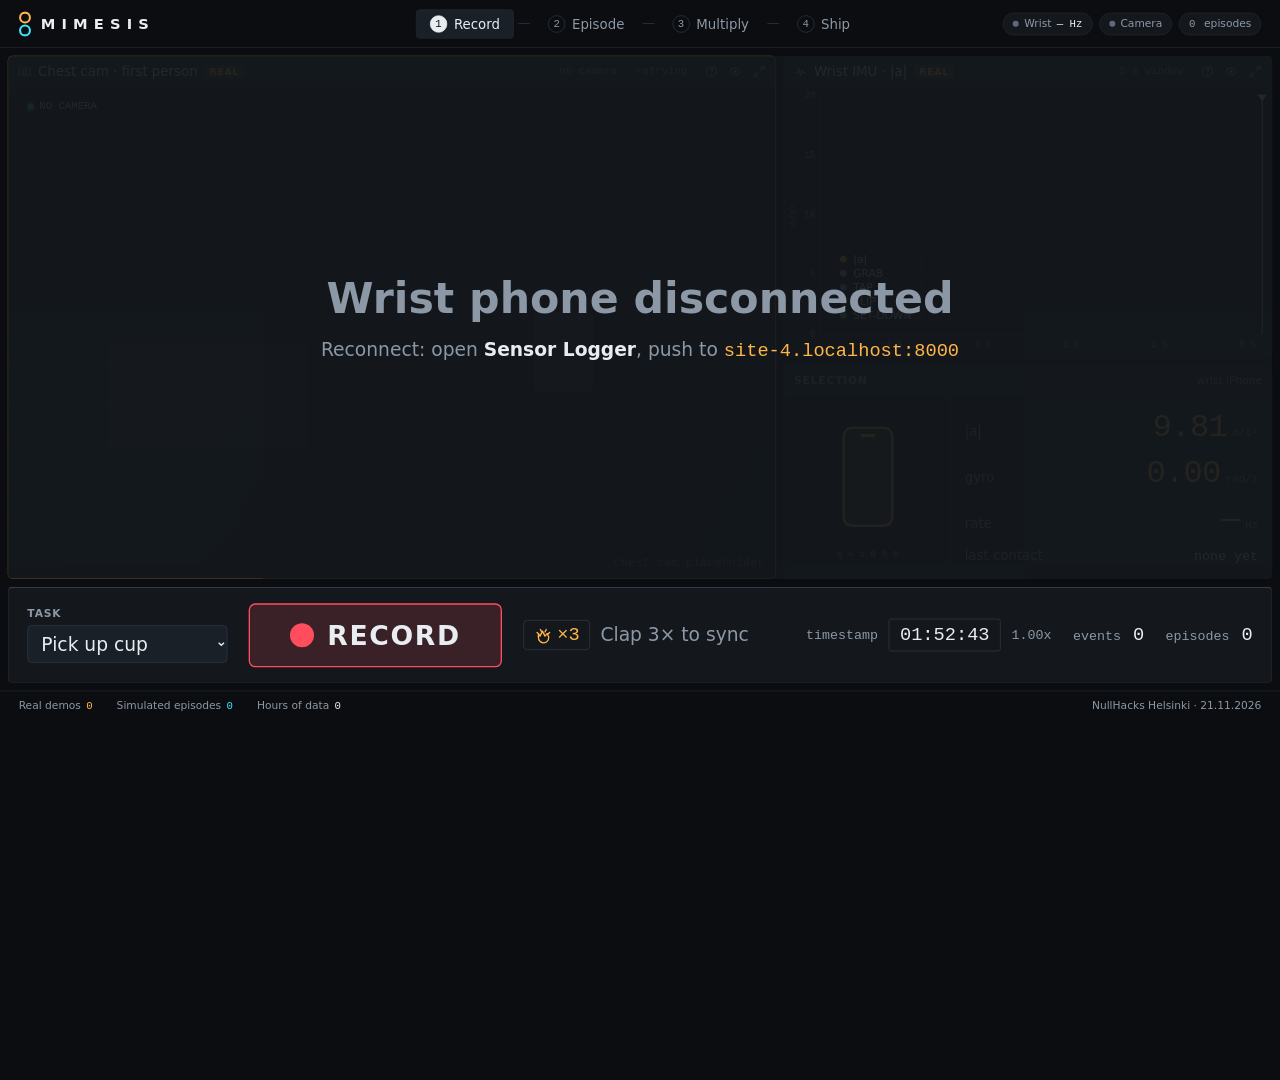
==== commit 4520b812: "Slip absorbs taps inside sustained vibration; skip empty browser videos Co-Authored-By: Claude Opus " ====
--- a/web/index.html
+++ b/web/index.html
@@ -367,6 +367,7 @@
     if (!recorder) return; const rec = recorder; recorder = null;
     rec.onstop = async () => {
       const blob = new Blob(chunks, { type: rec.mimeType }); const fd = new FormData();
+      if (blob.size < 10000) { $('rc-livetxt').textContent = 'NO VIDEO · camera?'; await post('/process/' + ep); setTimeout(() => $('rc-livetxt').textContent = 'LIVE', 3000); return; }
       fd.append('file', blob, ep + (rec.mimeType.includes('mp4') ? '.mp4' : '.webm'));
       $('rc-livetxt').textContent = 'UPLOADING';
       try { await fetch('/upload/' + ep, { method: 'POST', body: fd }); $('rc-livetxt').textContent = 'PROCESSING'; await post('/process/' + ep); }
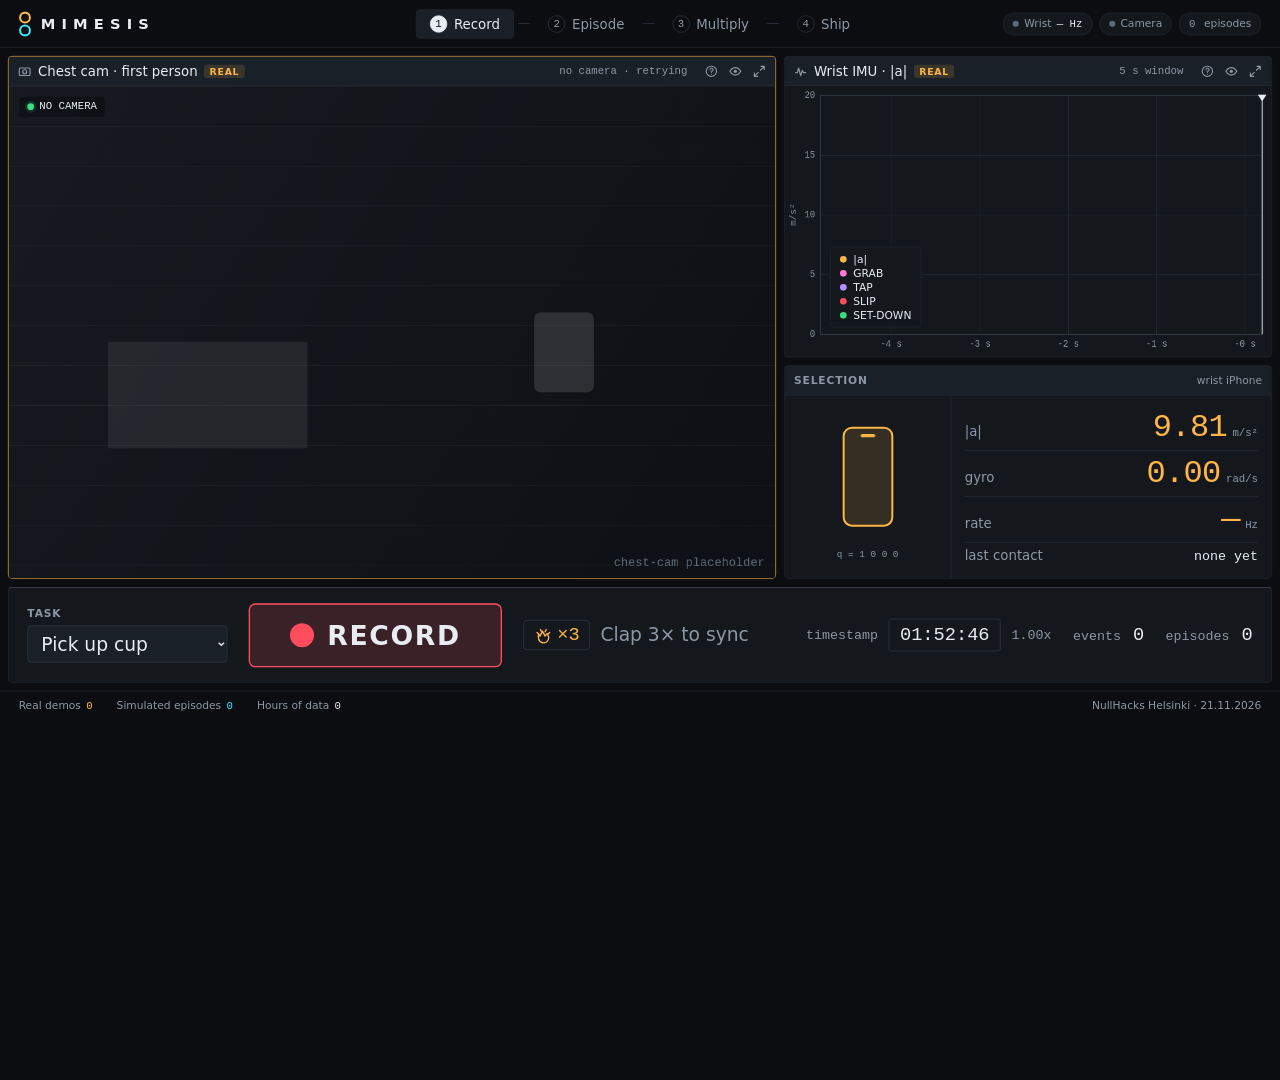
==== commit af9e57f9: "Video-only takes: GRAB/RELEASE from 3D finger opening, exact-copy multiply, no wrist overlay Co-Auth" ====
--- a/web/index.html
+++ b/web/index.html
@@ -230,7 +230,7 @@
   M.on('hand', d => { hand = d.joints; hands2 = null; });
   let hands2 = null;   // live MediaPipe result: array of 21-joint hands in canvas-normalized coords
   M.on('status', s => {
-    connected = !!s.wrist; root.classList.toggle('disc', !connected);
+    connected = !!s.wrist; root.classList.remove('disc');  // video-only product: no wrist overlay
     $('rc-hz').textContent = s.wrist ? Math.round(s.hz) : '—'; $('rc-neps').textContent = s.episodes;
     $('rc-livetxt').textContent = s.camera ? (recOn ? 'REC' : 'LIVE') : 'NO CAMERA';
   });
@@ -703,7 +703,7 @@
     for (let s = 0; s <= E.duration; s++) { const x = X(s); c.strokeStyle = s % 2 ? line : ls; c.beginPath(); c.moveTo(x, s % 2 ? 26 : 20); c.lineTo(x, 36); c.stroke();
       if (s % 2 === 0 && x + 44 < TW) c.fillText('+' + s + 's', x + 4, 12); }
     // row separators + labels
-    const lab = [['imu', 'IMU |a|', 'm/s²', real], ['grip', 'GRIPPER', 'sim robot', sim], ['con', 'CONTACTS', 'from IMU', V('--text')]];
+    const vid = E && E.signal; const lab = [['imu', vid ? 'FINGER OPENING' : 'IMU |a|', vid ? 'cm, from video' : 'm/s²', real], ['grip', 'GRIPPER', 'sim robot', sim], ['con', 'CONTACTS', vid ? 'from video' : 'from IMU', V('--text')]];
     lab.forEach(([k, a, b, col]) => { const [y0, y1] = R[k]; c.strokeStyle = ls; c.beginPath(); c.moveTo(0, y0 + .5); c.lineTo(TW, y0 + .5); c.stroke();
       c.fillStyle = col; c.font = '600 16px ' + V('--font-ui'); c.fillText(a, 16, y0 + 24); c.fillStyle = mut; c.font = '400 14px ' + V('--font-ui'); c.fillText(b, 16, y0 + 46); });
     c.strokeStyle = ls; c.beginPath(); c.moveTo(LBL + .5, 0); c.lineTo(LBL + .5, TH); c.stroke();
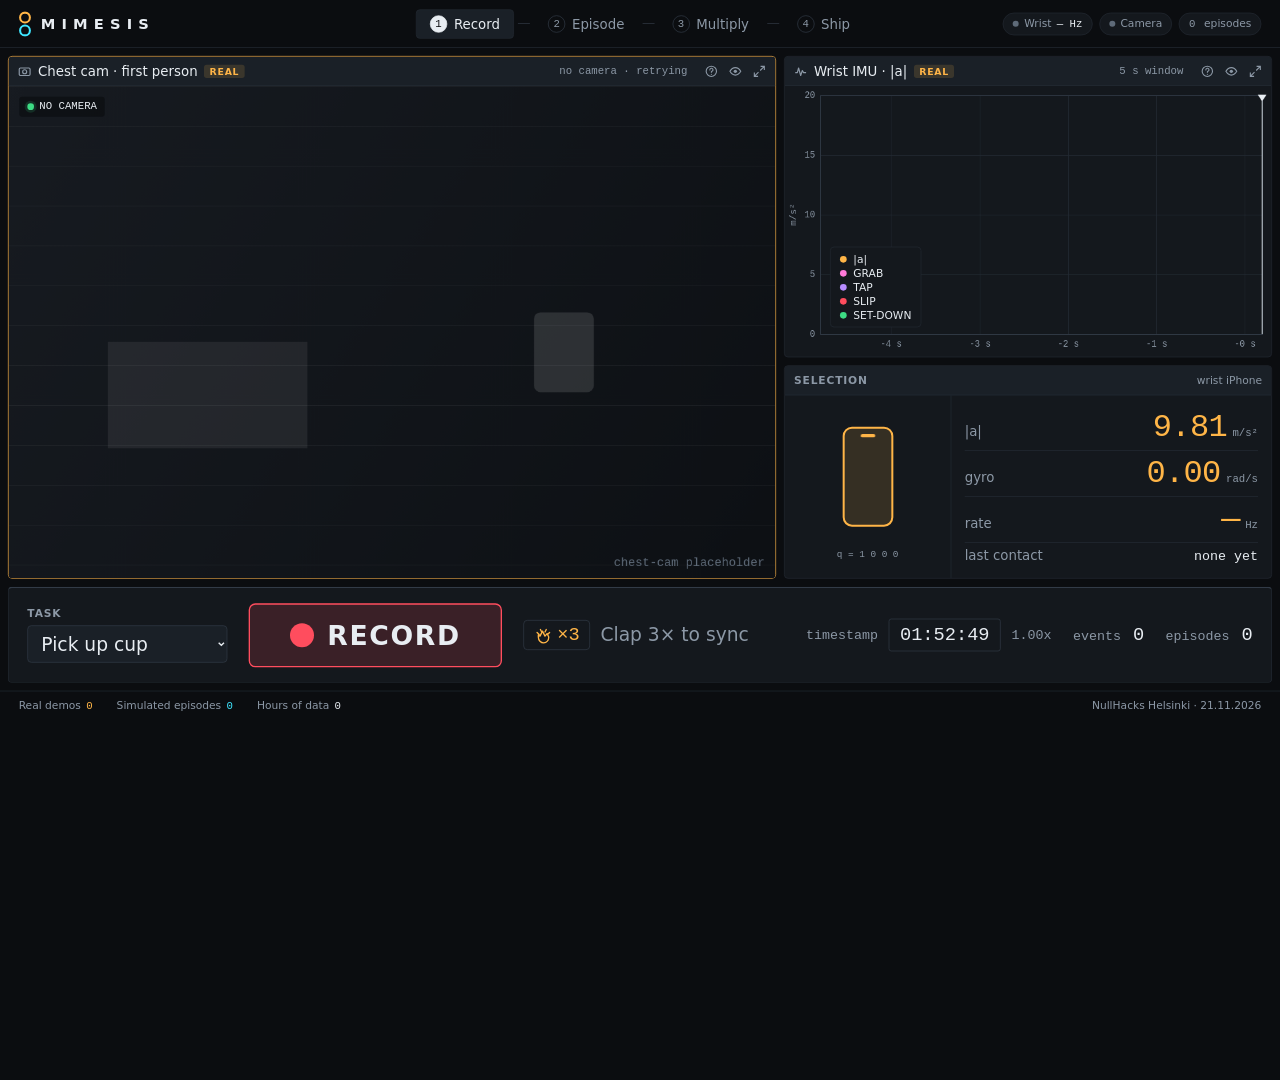
==== commit 0ffbe35f: "Episode list: scrollable, newest first and opened by default Co-Authored-By: Claude Opus 5.5 <norepl" ====
--- a/web/index.html
+++ b/web/index.html
@@ -473,7 +473,7 @@
 #scr-episode .stats .k{font-size:var(--fs-xs)}
 #scr-episode .stats b{font-size:var(--fs-lg);font-weight:500;color:var(--real)}
 #scr-episode .rail-h{padding:var(--sp-4) var(--sp-4) var(--sp-2);font-size:var(--fs-xs);color:var(--text-muted);letter-spacing:var(--tracking-caps);text-transform:uppercase;white-space:nowrap}
-#scr-episode .eplist{flex:1;overflow:hidden;padding:0 var(--sp-3);display:flex;flex-direction:column;gap:var(--sp-1)}
+#scr-episode .eplist{flex:1;overflow-y:auto;padding:0 var(--sp-3);display:flex;flex-direction:column;gap:var(--sp-1)}
 #scr-episode .ep{display:flex;align-items:center;gap:var(--sp-3);padding:var(--sp-2);border-radius:var(--r-md);border:1px solid transparent;cursor:pointer;color:var(--text);transition:background var(--t-fast)}
 #scr-episode .ep:hover{background:var(--surface)}
 #scr-episode .ep.on{background:var(--real-soft);border-color:var(--real);color:var(--real)}
@@ -601,7 +601,7 @@
 
   async function select(n) {
     cur = n; const d = await loadEpisode(n); if (cur !== n) return; E = d; t = 0;
-    root.querySelectorAll('.ep').forEach((e, i) => e.classList.toggle('on', i === n));
+    root.querySelectorAll('.ep').forEach((e, i) => e.classList.toggle('on', EPS.length - 1 - i === n));
     if (!window.MIMESIS_DEMO) { $('ep-st-eps').textContent = EPS.length; $('ep-st-frames').textContent = EPS.reduce((a, e) => a + Math.round((e.dur || 0) * 30), 0).toLocaleString('en-US'); }
     $('ep-hd-n').textContent = n; $('ep-hd-task').textContent = d.task.toLowerCase();
     $('ep-m-task').textContent = d.task; $('ep-m-dur').textContent = d.duration.toFixed(1) + ' s';
@@ -618,7 +618,7 @@
   EPS.forEach((e, i) => {
     const el = document.createElement('div'); el.className = 'ep';
     el.innerHTML = `<canvas width="160" height="100"></canvas><div class="tx"><b>Episode ${e.n}</b><span>${e.task}</span></div>`;
-    el.onclick = () => select(i); list.appendChild(el);
+    el.onclick = () => select(i); list.prepend(el);
     const c = el.firstChild.getContext('2d'), r = rnd(i + 11);
     const g = c.createLinearGradient(0, 0, 160, 100); g.addColorStop(0, V('--surface-2')); g.addColorStop(1, V('--bg'));
     c.fillStyle = g; c.fillRect(0, 0, 160, 100);
@@ -787,12 +787,12 @@
   (async () => {
     if (!window.MIMESIS_DEMO) try {
       const st = await (await fetch('/files/dataset_stats.json?' + Date.now())).json();
-      if (st.episodes && st.episodes.length) EPS = st.episodes.map(e => ({ n: e.n, task: e.task, dur: e.duration }));
+      if (st.episodes && st.episodes.length) EPS = st.episodes.map(e => ({ n: e.n, task: e.task + ' · ' + e.id, dur: e.duration }));
     } catch (e) {}
-    buildRail(); select(0);
+    buildRail(); select(EPS.length - 1);
   })();
   M.on('screen', id => { if (id === 'episode' && !window.MIMESIS_DEMO) fetch('/files/dataset_stats.json?' + Date.now()).then(r => r.json()).then(st => {
-    if (st.episodes && st.episodes.length !== EPS.length) { EPS = st.episodes.map(e => ({ n: e.n, task: e.task, dur: e.duration })); buildRail(); select(EPS.length - 1); } }).catch(() => {}); });
+    if (st.episodes && st.episodes.length !== EPS.length) { EPS = st.episodes.map(e => ({ n: e.n, task: e.task + ' · ' + e.id, dur: e.duration })); buildRail(); select(EPS.length - 1); } }).catch(() => {}); });
   requestAnimationFrame(frame);
 })();
 </script>
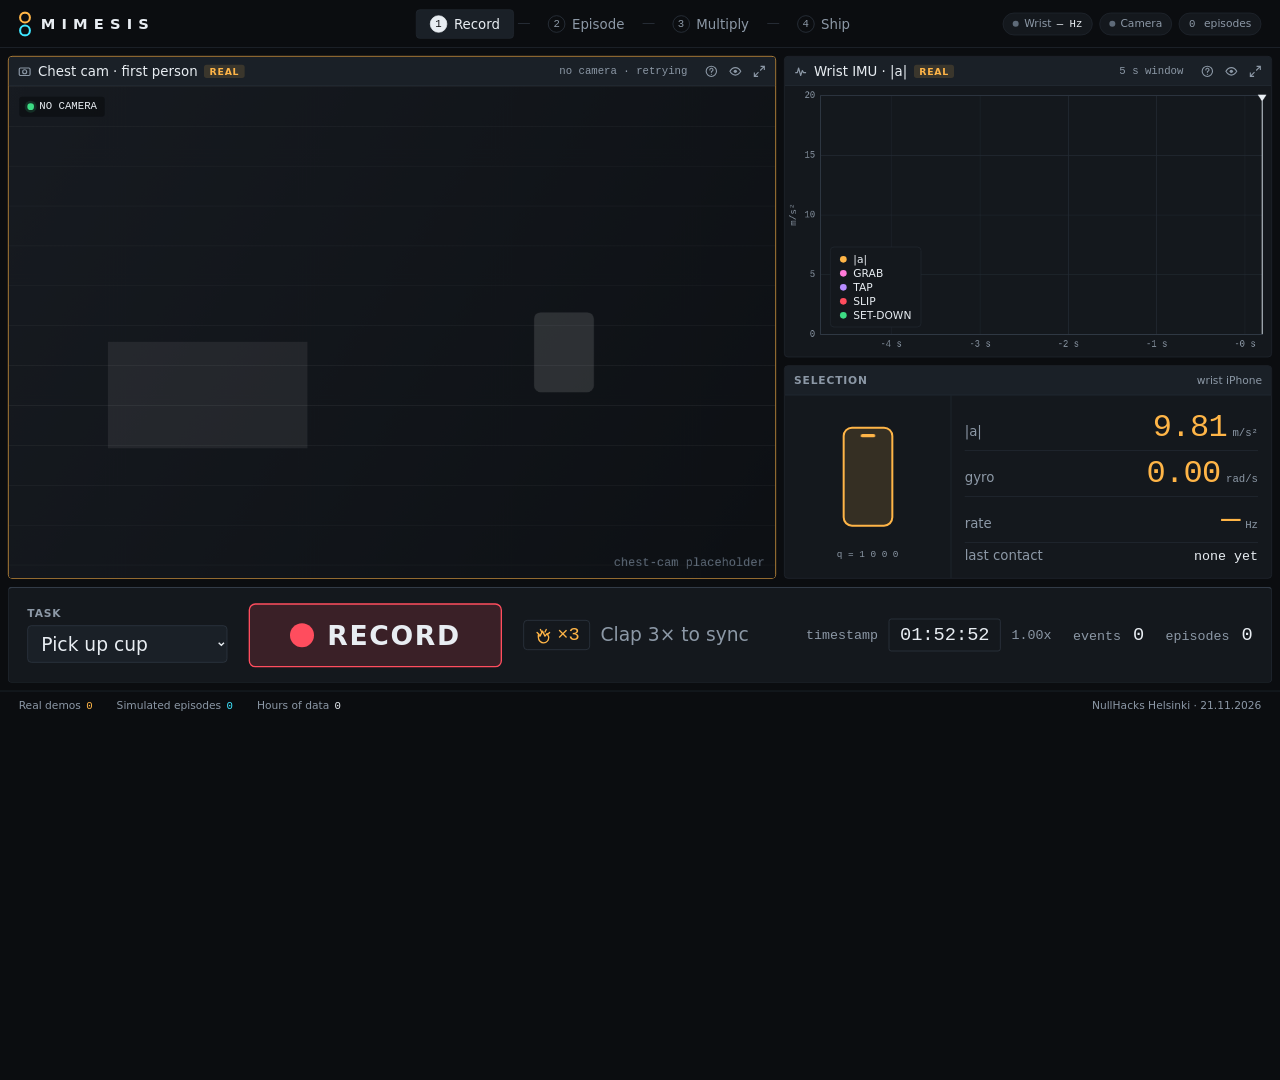
==== commit 082f010a: "Episode: cache-busted video URLs and episode data so the latest render always shows Co-Authored-By: " ====
--- a/web/index.html
+++ b/web/index.html
@@ -585,7 +585,7 @@
   async function loadEpisode(n) {
     let d = null;
     try { // WIRE: GET /files/episode_<n>.json
-      const r = await fetch((M.api || '') + '/files/episode_' + n + '.json'); if (r.ok) d = await r.json();
+      const r = await fetch((M.api || '') + '/files/episode_' + n + '.json?' + Date.now(), { cache: 'no-store' }); if (r.ok) d = await r.json();
     } catch (e) {}
     if (d) {
       d.imu = Float32Array.from(d.imu || []); d.imu_hz = d.imu_hz || 100; d.fps = d.fps || FPS;
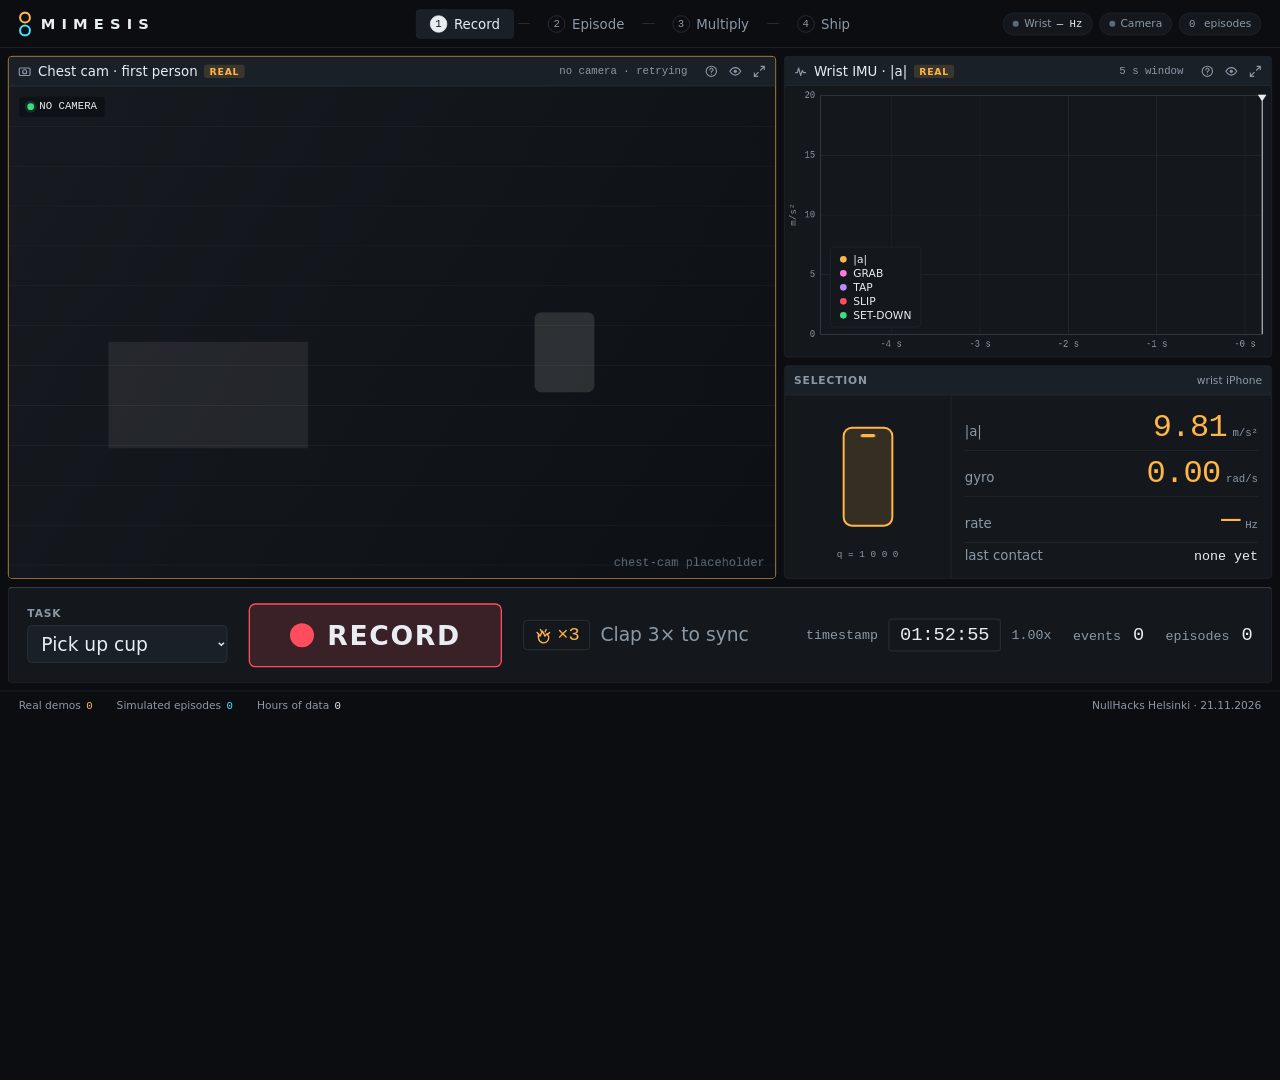
==== commit 2cccbe49: "Clean README and docs for the video-only pipeline; static GitHub Pages build with live demo link Co-" ====
--- a/web/index.html
+++ b/web/index.html
@@ -351,9 +351,9 @@
   }, 1000);
   async function loadHands() {
     try {
-      const { FilesetResolver, HandLandmarker } = await import('/vendor/mediapipe/vision_bundle.mjs');
-      const fs = await FilesetResolver.forVisionTasks('/vendor/mediapipe/wasm');
-      landmarker = await HandLandmarker.createFromOptions(fs, { baseOptions: { modelAssetPath: '/vendor/mediapipe/hand_landmarker.task', delegate: 'GPU' }, runningMode: 'VIDEO', numHands: 2 });
+      const { FilesetResolver, HandLandmarker } = await import('./vendor/mediapipe/vision_bundle.mjs');
+      const fs = await FilesetResolver.forVisionTasks('./vendor/mediapipe/wasm');
+      landmarker = await HandLandmarker.createFromOptions(fs, { baseOptions: { modelAssetPath: './vendor/mediapipe/hand_landmarker.task', delegate: 'GPU' }, runningMode: 'VIDEO', numHands: 2 });
     } catch (e) { console.warn('mediapipe js failed, skeleton comes from hands.py overlay MP4 after processing', e); }
   }
   if (!window.MIMESIS_DEMO) startCam();
@@ -786,12 +786,12 @@
   // live: real episodes from GET /files/dataset_stats.json -> episodes:[{n, task, duration}]
   (async () => {
     if (!window.MIMESIS_DEMO) try {
-      const st = await (await fetch('/files/dataset_stats.json?' + Date.now())).json();
+      const st = await (await fetch((M.api || '') + '/files/dataset_stats.json?' + Date.now())).json();
       if (st.episodes && st.episodes.length) EPS = st.episodes.map(e => ({ n: e.n, task: e.task + ' · ' + e.id, dur: e.duration }));
     } catch (e) {}
     buildRail(); select(EPS.length - 1);
   })();
-  M.on('screen', id => { if (id === 'episode' && !window.MIMESIS_DEMO) fetch('/files/dataset_stats.json?' + Date.now()).then(r => r.json()).then(st => {
+  M.on('screen', id => { if (id === 'episode' && !window.MIMESIS_DEMO) fetch((M.api || '') + '/files/dataset_stats.json?' + Date.now()).then(r => r.json()).then(st => {
     if (st.episodes && st.episodes.length !== EPS.length) { EPS = st.episodes.map(e => ({ n: e.n, task: e.task + ' · ' + e.id, dur: e.duration })); buildRail(); select(EPS.length - 1); } }).catch(() => {}); });
   requestAnimationFrame(frame);
 })();
@@ -1134,7 +1134,7 @@
   let liveJob = null, liveStart = 0;
   M.on('jobs', js => { if (liveJob && js.multiply && performance.now() - liveStart > 1500) liveJob = js.multiply; });
   function reloadLabels() {
-    return fetch('/files/variants/labels.json?' + Date.now()).then(r => r.ok ? r.json() : null).then(j => { if (Array.isArray(j) && j.length) { labels = j; videoOK = true; labelsVer = Date.now(); } }).catch(() => {});
+    return fetch((M.api || '') + '/files/variants/labels.json?' + Date.now()).then(r => r.ok ? r.json() : null).then(j => { if (Array.isArray(j) && j.length) { labels = j; videoOK = true; labelsVer = Date.now(); } }).catch(() => {});
   }
   $('mx-gen').addEventListener('click', generate);
   addEventListener('keydown', e => { if (e.target.closest('input,select,textarea,button')) return; if (e.key === 'g' || e.key === 'Enter') { if (root.classList.contains('on')) generate(); } });
@@ -1173,7 +1173,7 @@
   }
   buildGrid(true); paintSlider(); setState('done'); drawDonut(N); status();
   // live: show the last real run (dataset_stats.json) instead of the demo 10
-  if (!window.MIMESIS_DEMO) fetch('/files/dataset_stats.json?' + Date.now()).then(r => r.json()).then(st => {
+  if (!window.MIMESIS_DEMO) fetch((M.api || '') + '/files/dataset_stats.json?' + Date.now()).then(r => r.json()).then(st => {
     if (!st.episodes_sim) return; thumbs.forEach(t => t.v = null); for (let i = 9; i >= 0; i--) pushThumb(i);
     N = genCount = st.episodes_sim; lastLive = { state: 'done', progress: { done: N, total: N, ok: st.sim_ok, slip: st.sim_slip } };
     slider.value = Math.min(1000, N); paintSlider(); setNum(N); setState('done'); drawDonut(N); status();
@@ -1555,8 +1555,11 @@
 /* ---------- LIVE data source: WebSocket /ws, polling /latest + /status as fallback. ----------
    Served by receiver.py (http:) -> live. Opened as a file or with ?demo -> synthetic DEMO block below. */
 window.MIMESIS_DEMO = location.protocol === 'file:' || /[?&]demo\b/.test(location.search);
+/* static host (GitHub Pages): recorded results from ./files, no server, no live phone stream */
+window.MIMESIS_STATIC = /github\.io$/.test(location.hostname) || /[?&]static\b/.test(location.search);
+if (MIMESIS_STATIC) M.api = '.';
 M.camera = false;
-if (!MIMESIS_DEMO) addEventListener('DOMContentLoaded', () => {
+if (!MIMESIS_DEMO && !MIMESIS_STATIC) addEventListener('DOMContentLoaded', () => {
   let ws = null, polling = null, lastStatus = { wrist: false, hz: 0, episodes: 0 }, lastT = -1;
   const emitImu = s => {
     if (s.t <= lastT) return; lastT = s.t;
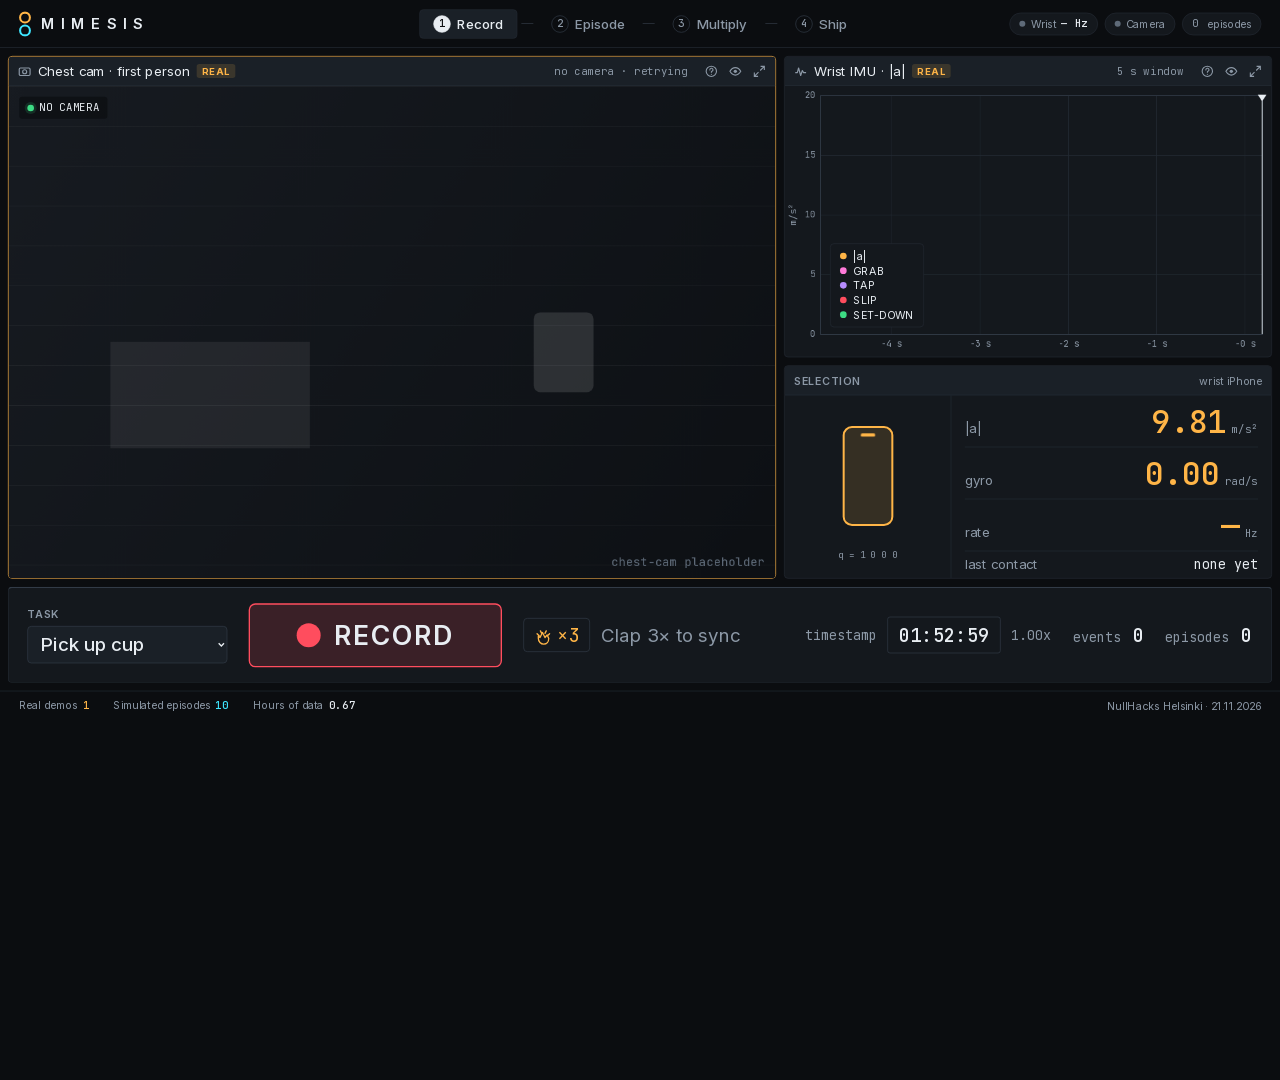
==== commit 6bff7180: "Static mode decided before screens run (Episode videos on GitHub Pages) Co-Authored-By: Claude Opus " ====
--- a/web/index.html
+++ b/web/index.html
@@ -62,6 +62,11 @@
     api: '' /* e.g. 'http://localhost:8000' */
   };
 })();
+/* decided here, before any screen script runs: static host (GitHub Pages) = recorded results from ./files,
+   no server and no live phone stream; file:// or ?demo = synthetic demo data */
+window.MIMESIS_STATIC = /github\.io$/.test(location.hostname) || /[?&]static\b/.test(location.search);
+window.MIMESIS_DEMO = location.protocol === 'file:' || /[?&]demo\b/.test(location.search);
+if (MIMESIS_STATIC) M.api = '.';
 
 </script>
 </head>
@@ -1555,9 +1560,6 @@
 /* ---------- LIVE data source: WebSocket /ws, polling /latest + /status as fallback. ----------
    Served by receiver.py (http:) -> live. Opened as a file or with ?demo -> synthetic DEMO block below. */
 window.MIMESIS_DEMO = location.protocol === 'file:' || /[?&]demo\b/.test(location.search);
-/* static host (GitHub Pages): recorded results from ./files, no server, no live phone stream */
-window.MIMESIS_STATIC = /github\.io$/.test(location.hostname) || /[?&]static\b/.test(location.search);
-if (MIMESIS_STATIC) M.api = '.';
 M.camera = false;
 if (!MIMESIS_DEMO && !MIMESIS_STATIC) addEventListener('DOMContentLoaded', () => {
   let ws = null, polling = null, lastStatus = { wrist: false, hz: 0, episodes: 0 }, lastT = -1;
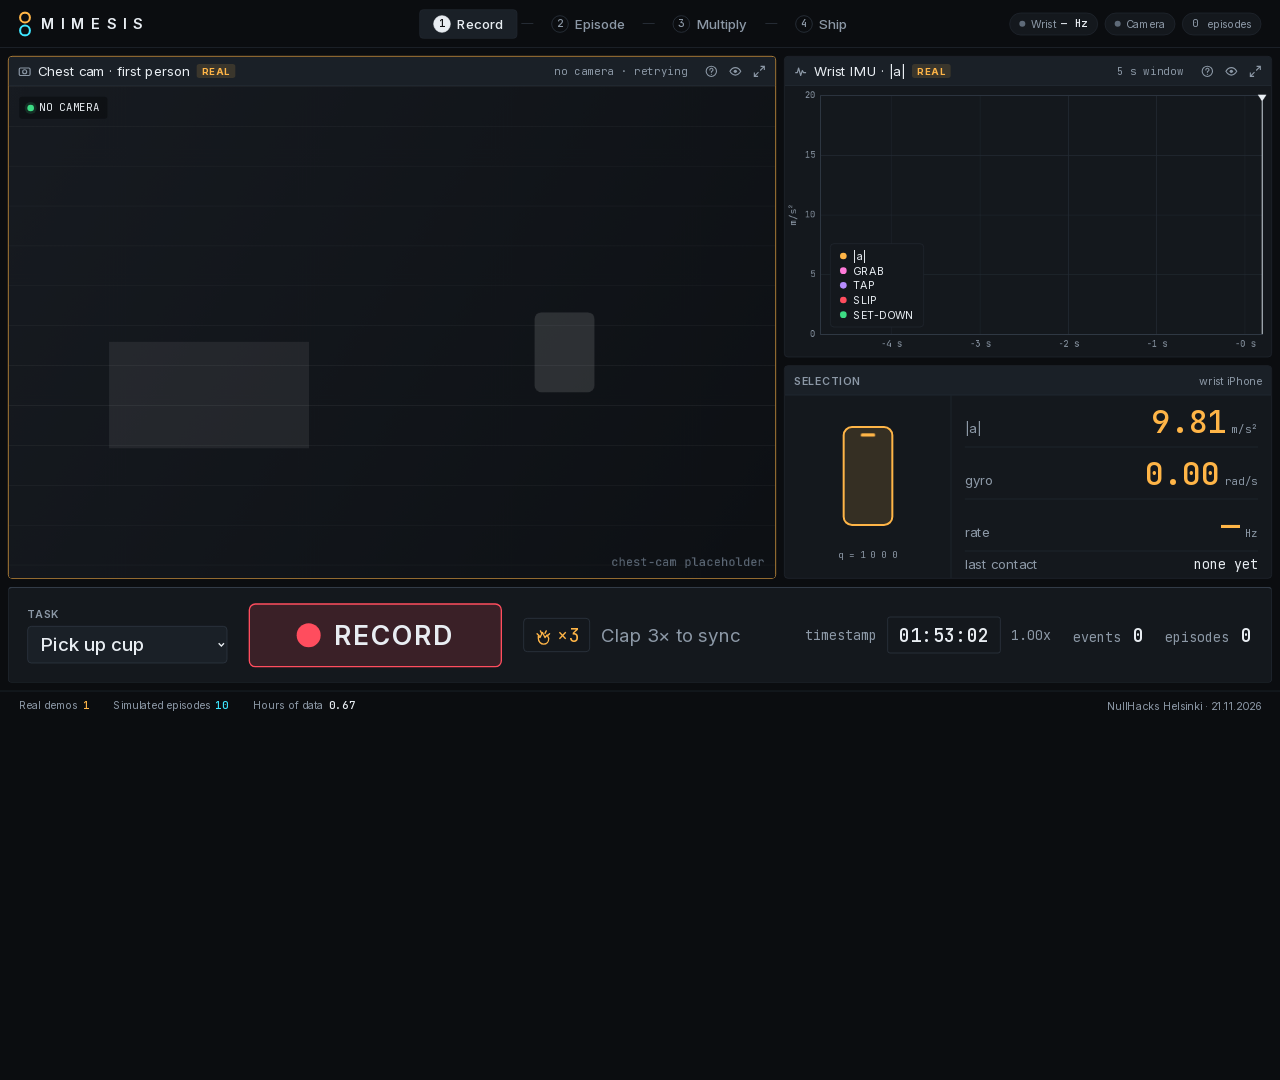
==== commit 61d07475: "Multiply: static Generate replays recorded variants, reused videos re-show Co-Authored-By: Claude Op" ====
--- a/web/index.html
+++ b/web/index.html
@@ -1061,7 +1061,10 @@
     t.el.querySelector('.mx-bd').innerHTML = v.slip ? 'SLIP!' : 'OK';
     t.el.querySelector('.mx-idx').textContent = '#' + String(j).padStart(4, '0');
     t.el.querySelector('.mx-lab').innerHTML = `<b>${ob}</b> · ${mass} g · μ ${mu}`;
-    if (videoOK && L) { t.vid.preload = 'auto'; t.vid.src = (window.M && M.api || '') + `/files/variants/${j}.mp4?v=${labelsVer}`; t.vid.load(); t.vid.onloadeddata = () => { t.vid.classList.add('on'); t.vid.play().catch(() => {}); }; }
+    if (videoOK && L) { const src = (window.M && M.api || '') + `/files/variants/${j}.mp4?v=${labelsVer}`;
+      if (t.vid.getAttribute('src') === src && t.vid.readyState >= 2) { t.vid.classList.add('on'); t.vid.currentTime = 0; t.vid.play().catch(() => {}); }
+      else { t.vid.preload = 'auto'; t.vid.src = src; t.vid.load(); }
+      t.vid.onloadeddata = () => { t.vid.classList.add('on'); t.vid.play().catch(() => {}); }; }
     t.el.classList.add('full');
     if (v.slip && !instant) { t.el.classList.add('flash'); setTimeout(() => t.el.classList.remove('flash'), 420); }
   }
@@ -1132,7 +1135,7 @@
     seedBase++; N = +slider.value; setState('run'); t0 = performance.now(); cAnim = null; setNum(0); genCount = 0; thumbs.forEach(t => { t.v = null; t.el.classList.remove('full', 'slip'); t.sp.textContent = ''; t.g.clearRect(0, 0, 170, 68); });
     tiles.forEach(t => { t.full = false; t.v = null; t.el.classList.remove('full', 'slip', 'flash'); t.vid.classList.remove('on'); });
     lastThumb = 0; drawDonut(0); status();
-    if (!window.MIMESIS_DEMO) { lastLive = null; liveJob = { state: 'running', progress: { done: 0, total: N, ok: 0, slip: 0 } }; liveStart = performance.now();
+    if (!window.MIMESIS_DEMO && !window.MIMESIS_STATIC) { lastLive = null; liveJob = { state: 'running', progress: { done: 0, total: N, ok: 0, slip: 0 } }; liveStart = performance.now();
       fetch(`/multiply?n=${N}&render=9`, { method: 'POST' }).then(r => r.json()).then(j => { if (j.state === 'error') liveJob = null; }).catch(() => { liveJob = null; }); }
   }
   // live: progress of the backend multiply job (sim/augment.py in a subprocess) arrives over /ws
